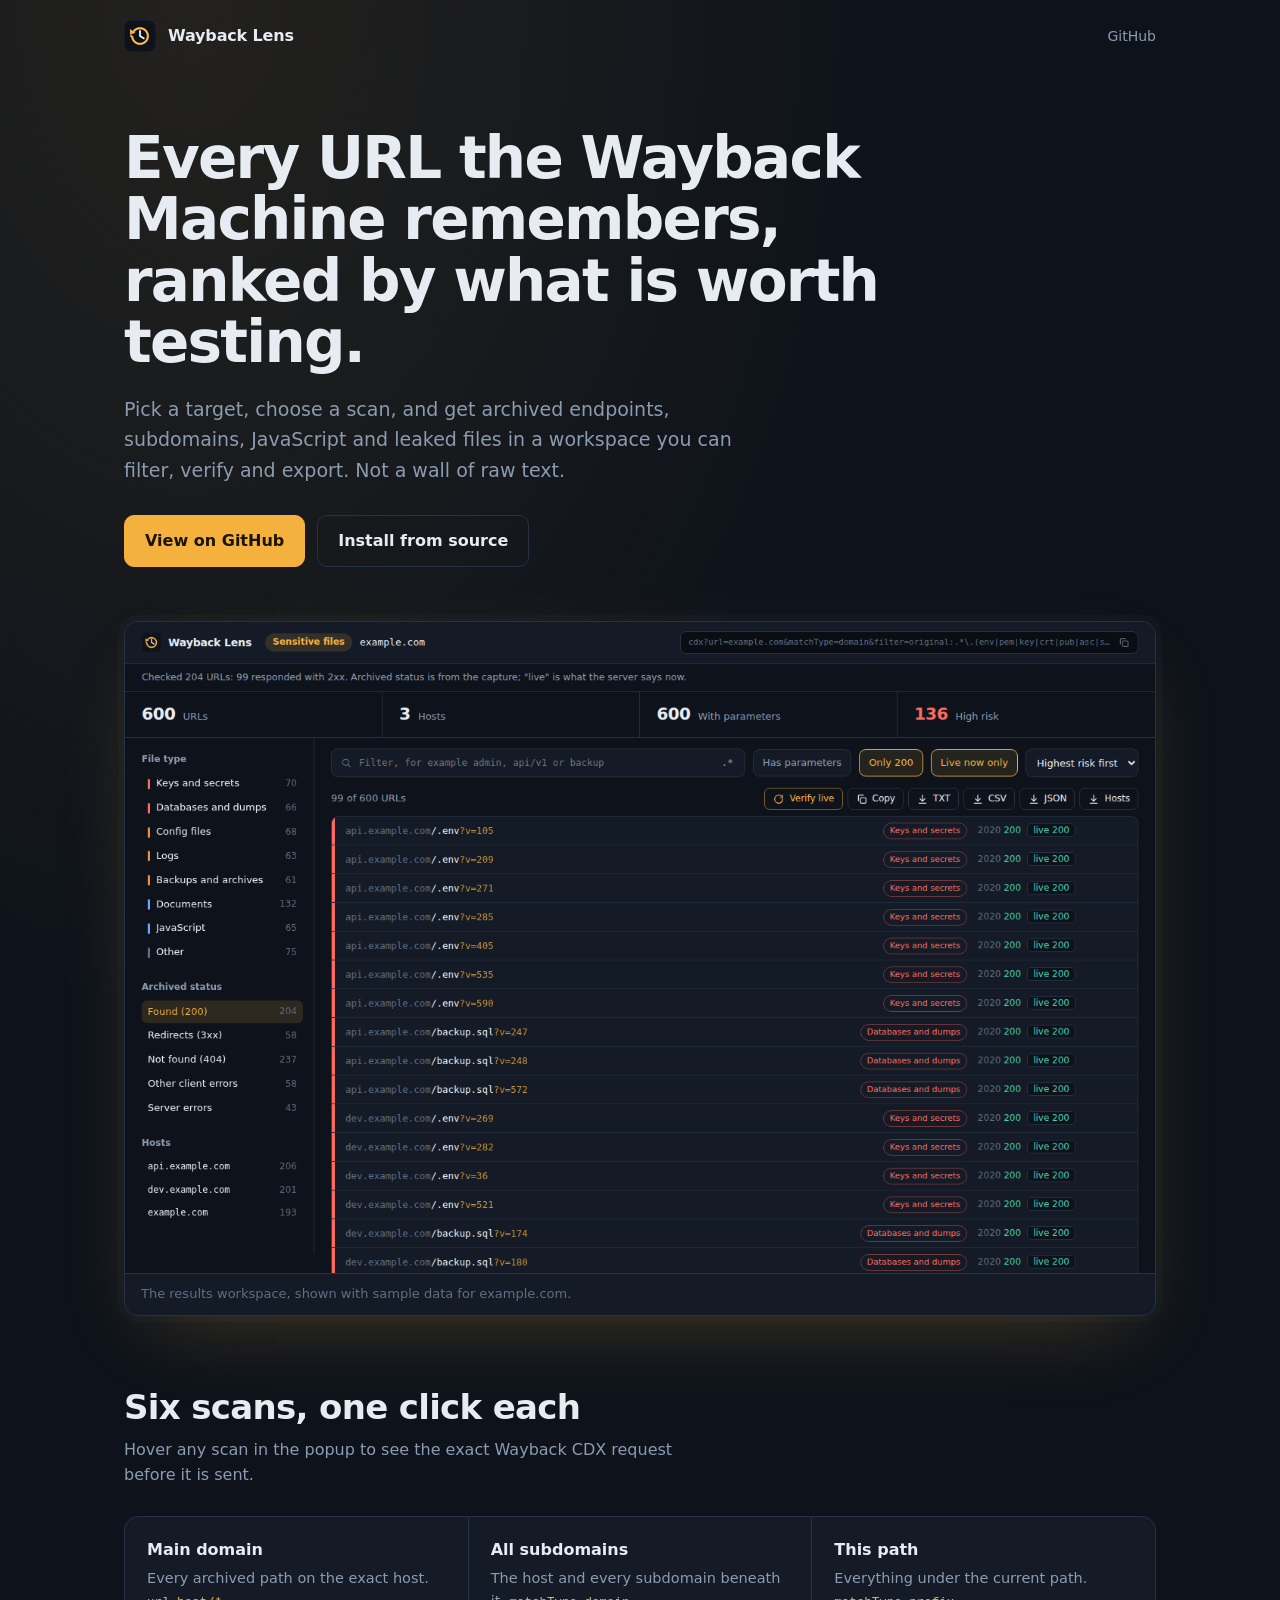
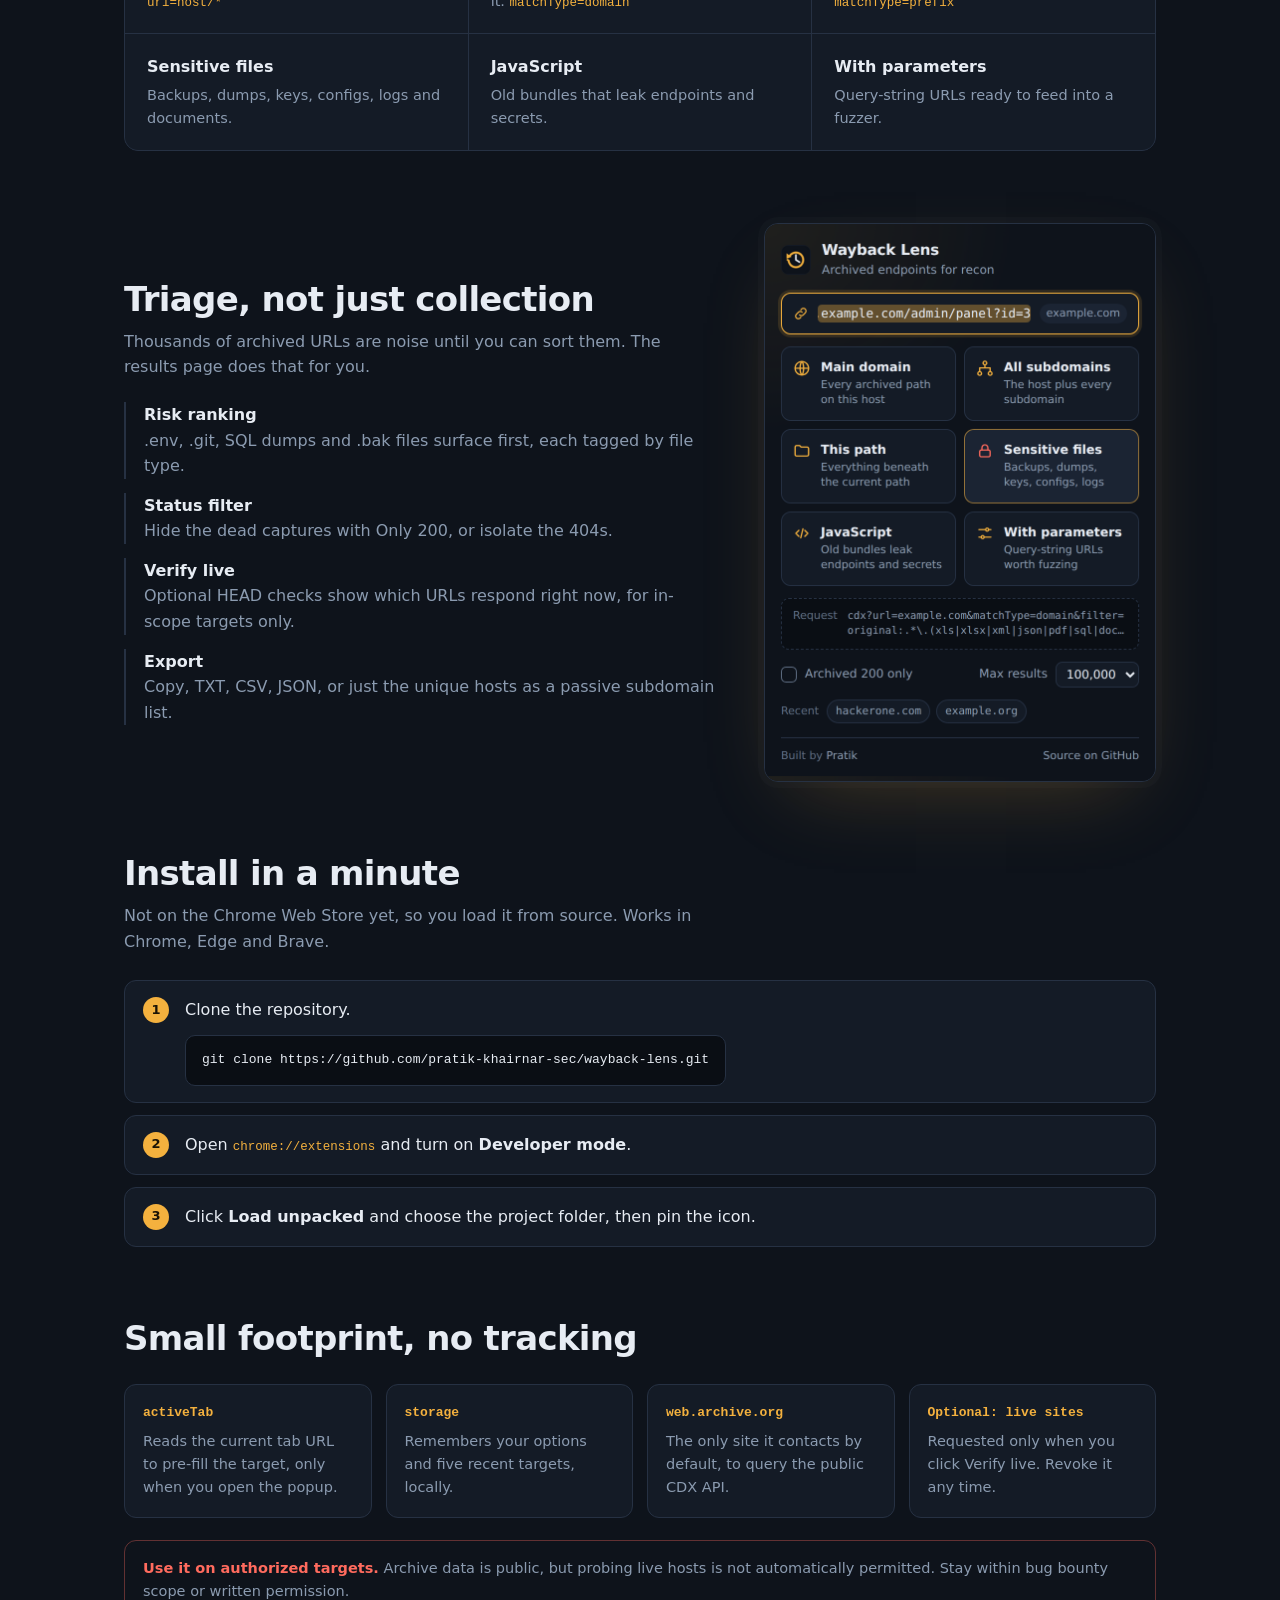
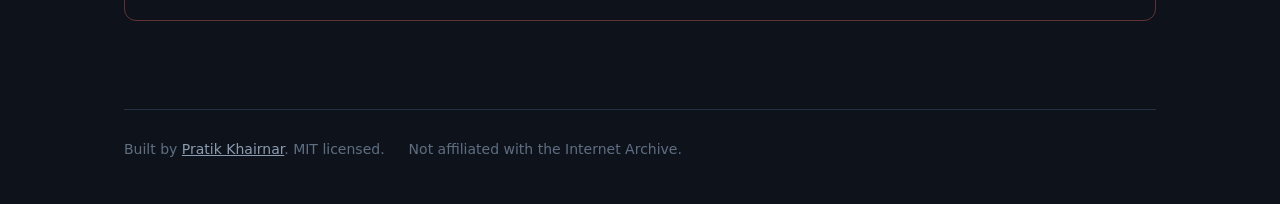
==== docs/index.html @ 619f1aeb "Add Wayback Lens Chrome extension source files and documentation" ====
<!DOCTYPE html>
<html lang="en">
<head>
<meta charset="UTF-8">
<meta name="viewport" content="width=device-width, initial-scale=1">
<title>Wayback Lens: archived URLs, ranked for recon</title>
<meta name="description" content="A Chrome extension that pulls every URL the Wayback Machine has captured for a target, ranks them by risk, and exports them. By Pratik Khairnar.">
<meta property="og:title" content="Wayback Lens">
<meta property="og:description" content="Archived URLs, ranked by what is worth testing first.">
<link rel="icon" href="icon-32.png">
<style>
:root{--ink:#0e131b;--panel:#141b26;--raise:#1b2433;--line:#263143;--text:#e7ecf3;--mute:#8b9bb0;--faint:#5f6e83;--amber:#f4b13e;--amber-ink:#1b1305;--red:#ff6b5e;
--mono:ui-monospace,"SF Mono","JetBrains Mono",Menlo,Consolas,monospace;--sans:system-ui,-apple-system,"Segoe UI",Roboto,"Helvetica Neue",sans-serif;color-scheme:dark}
*{box-sizing:border-box;margin:0;padding:0}
html{scroll-behavior:smooth}
body{background:radial-gradient(90% 50% at 15% 0,rgba(244,177,62,.09),transparent 60%),var(--ink);color:var(--text);font:16px/1.6 var(--sans);-webkit-font-smoothing:antialiased}
a{color:inherit}
:focus-visible{outline:2px solid var(--amber);outline-offset:3px;border-radius:6px}
.wrap{max-width:1080px;margin:0 auto;padding:0 24px}
nav{display:flex;align-items:center;gap:12px;padding:20px 0}
nav img{border-radius:9px}
nav b{font-weight:650;letter-spacing:-.01em}
nav a.gh{margin-left:auto;color:var(--mute);text-decoration:none;font-size:14px}
nav a.gh:hover{color:var(--amber)}
.hero{padding:56px 0 40px;max-width:760px}
h1{font-size:clamp(34px,6vw,58px);line-height:1.06;letter-spacing:-.03em;font-weight:700}
.lede{margin-top:20px;color:var(--mute);font-size:19px;max-width:620px}
.cta{display:flex;flex-wrap:wrap;gap:12px;margin-top:30px}
.btn{display:inline-flex;align-items:center;padding:12px 20px;border-radius:10px;text-decoration:none;font-weight:600;border:1px solid var(--line);transition:border-color .15s,background .15s}
.btn.pri{background:var(--amber);color:var(--amber-ink);border-color:var(--amber)}
.btn.pri:hover{background:#ffc15c}
.btn:not(.pri):hover{border-color:var(--amber);color:var(--amber)}
.shot{margin:14px 0 0;border:1px solid var(--line);border-radius:14px;overflow:hidden;background:var(--panel);box-shadow:0 30px 80px -30px rgba(244,177,62,.25),0 0 0 6px rgba(255,255,255,.015)}
.shot img{display:block;width:100%;height:auto}
.shot figcaption{padding:10px 16px;color:var(--faint);font-size:13px;border-top:1px solid var(--line)}
section{padding:72px 0 0}
h2{font-size:clamp(24px,3.4vw,34px);letter-spacing:-.02em;line-height:1.15}
.sub{color:var(--mute);margin-top:10px;max-width:600px}
.modes{display:grid;grid-template-columns:repeat(auto-fit,minmax(300px,1fr));gap:1px;margin-top:28px;background:var(--line);border:1px solid var(--line);border-radius:14px;overflow:hidden}
.modes div{background:var(--panel);padding:20px 22px}
.modes h3{font-size:16px;font-weight:600}
.modes p{color:var(--mute);font-size:14.5px;margin-top:4px}
.modes code,.steps code{font-family:var(--mono);font-size:12.5px;color:var(--amber)}
.split{display:grid;grid-template-columns:minmax(0,1fr) 392px;gap:48px;align-items:center}
.split ul{list-style:none;margin-top:22px;display:grid;gap:14px}
.split li{padding-left:18px;border-left:2px solid var(--line);color:var(--mute)}
.split li b{display:block;color:var(--text);font-weight:600}
.split .shot{margin:0;width:392px;max-width:100%}
.steps{margin-top:26px;display:grid;gap:12px;counter-reset:s;list-style:none}
.steps li{counter-increment:s;display:flex;gap:16px;padding:16px 18px;background:var(--panel);border:1px solid var(--line);border-radius:12px}
.steps li::before{content:counter(s);flex:none;width:26px;height:26px;border-radius:50%;background:var(--amber);color:var(--amber-ink);font-weight:700;font-size:13px;display:grid;place-items:center}
pre{margin-top:12px;padding:14px 16px;background:#0a0e14;border:1px solid var(--line);border-radius:10px;overflow-x:auto;font:13px/1.6 var(--mono);color:var(--text)}
.perm{display:grid;grid-template-columns:repeat(auto-fit,minmax(240px,1fr));gap:14px;margin-top:26px}
.perm div{padding:18px;background:var(--panel);border:1px solid var(--line);border-radius:12px}
.perm b{display:block;font-family:var(--mono);font-size:13px;color:var(--amber);margin-bottom:6px;font-weight:600}
.perm p{color:var(--mute);font-size:14.5px}
.note{margin-top:22px;padding:16px 18px;border:1px solid rgba(255,107,94,.35);border-radius:12px;color:var(--mute);font-size:14.5px}
.note b{color:var(--red)}
footer{margin-top:88px;padding:28px 0 44px;border-top:1px solid var(--line);color:var(--faint);font-size:14px;display:flex;flex-wrap:wrap;gap:8px 24px}
footer a{color:var(--mute)}footer a:hover{color:var(--amber)}
@media(max-width:860px){.split{grid-template-columns:1fr}.split .shot{margin:0 auto}}
@media(prefers-reduced-motion:reduce){html{scroll-behavior:auto}*{transition:none!important}}
</style>
</head>
<body>
<div class="wrap">
  <nav>
    <img src="icon-32.png" width="32" height="32" alt="">
    <b>Wayback Lens</b>
    <a class="gh" href="https://github.com/pratik-khairnar-sec/wayback-lens">GitHub</a>
  </nav>

  <header class="hero">
    <h1>Every URL the Wayback Machine remembers, ranked by what is worth testing.</h1>
    <p class="lede">Pick a target, choose a scan, and get archived endpoints, subdomains, JavaScript and leaked files in a workspace you can filter, verify and export. Not a wall of raw text.</p>
    <div class="cta">
      <a class="btn pri" href="https://github.com/pratik-khairnar-sec/wayback-lens">View on GitHub</a>
      <a class="btn" href="#install">Install from source</a>
    </div>
  </header>

  <figure class="shot">
    <img src="results.png" alt="Results workspace listing archived URLs ranked by risk, with file type, status and host filters" width="1360" height="860">
    <figcaption>The results workspace, shown with sample data for example.com.</figcaption>
  </figure>

  <section>
    <h2>Six scans, one click each</h2>
    <p class="sub">Hover any scan in the popup to see the exact Wayback CDX request before it is sent.</p>
    <div class="modes">
      <div><h3>Main domain</h3><p>Every archived path on the exact host. <code>url=host/*</code></p></div>
      <div><h3>All subdomains</h3><p>The host and every subdomain beneath it. <code>matchType=domain</code></p></div>
      <div><h3>This path</h3><p>Everything under the current path. <code>matchType=prefix</code></p></div>
      <div><h3>Sensitive files</h3><p>Backups, dumps, keys, configs, logs and documents.</p></div>
      <div><h3>JavaScript</h3><p>Old bundles that leak endpoints and secrets.</p></div>
      <div><h3>With parameters</h3><p>Query-string URLs ready to feed into a fuzzer.</p></div>
    </div>
  </section>

  <section>
    <div class="split">
      <div>
        <h2>Triage, not just collection</h2>
        <p class="sub">Thousands of archived URLs are noise until you can sort them. The results page does that for you.</p>
        <ul>
          <li><b>Risk ranking</b>.env, .git, SQL dumps and .bak files surface first, each tagged by file type.</li>
          <li><b>Status filter</b>Hide the dead captures with Only 200, or isolate the 404s.</li>
          <li><b>Verify live</b>Optional HEAD checks show which URLs respond right now, for in-scope targets only.</li>
          <li><b>Export</b>Copy, TXT, CSV, JSON, or just the unique hosts as a passive subdomain list.</li>
        </ul>
      </div>
      <figure class="shot"><img src="popup.png" alt="The extension popup with six scan buttons and a live request preview" width="392" height="560"></figure>
    </div>
  </section>

  <section id="install">
    <h2>Install in a minute</h2>
    <p class="sub">Not on the Chrome Web Store yet, so you load it from source. Works in Chrome, Edge and Brave.</p>
    <ol class="steps">
      <li><div>Clone the repository.<pre>git clone https://github.com/pratik-khairnar-sec/wayback-lens.git</pre></div></li>
      <li><div>Open <code>chrome://extensions</code> and turn on <b>Developer mode</b>.</div></li>
      <li><div>Click <b>Load unpacked</b> and choose the project folder, then pin the icon.</div></li>
    </ol>
  </section>

  <section>
    <h2>Small footprint, no tracking</h2>
    <div class="perm">
      <div><b>activeTab</b><p>Reads the current tab URL to pre-fill the target, only when you open the popup.</p></div>
      <div><b>storage</b><p>Remembers your options and five recent targets, locally.</p></div>
      <div><b>web.archive.org</b><p>The only site it contacts by default, to query the public CDX API.</p></div>
      <div><b>Optional: live sites</b><p>Requested only when you click Verify live. Revoke it any time.</p></div>
    </div>
    <p class="note"><b>Use it on authorized targets.</b> Archive data is public, but probing live hosts is not automatically permitted. Stay within bug bounty scope or written permission.</p>
  </section>

  <footer>
    <span>Built by <a href="https://github.com/pratik-khairnar-sec">Pratik Khairnar</a>. MIT licensed.</span>
    <span>Not affiliated with the Internet Archive.</span>
  </footer>
</div>
</body>
</html>
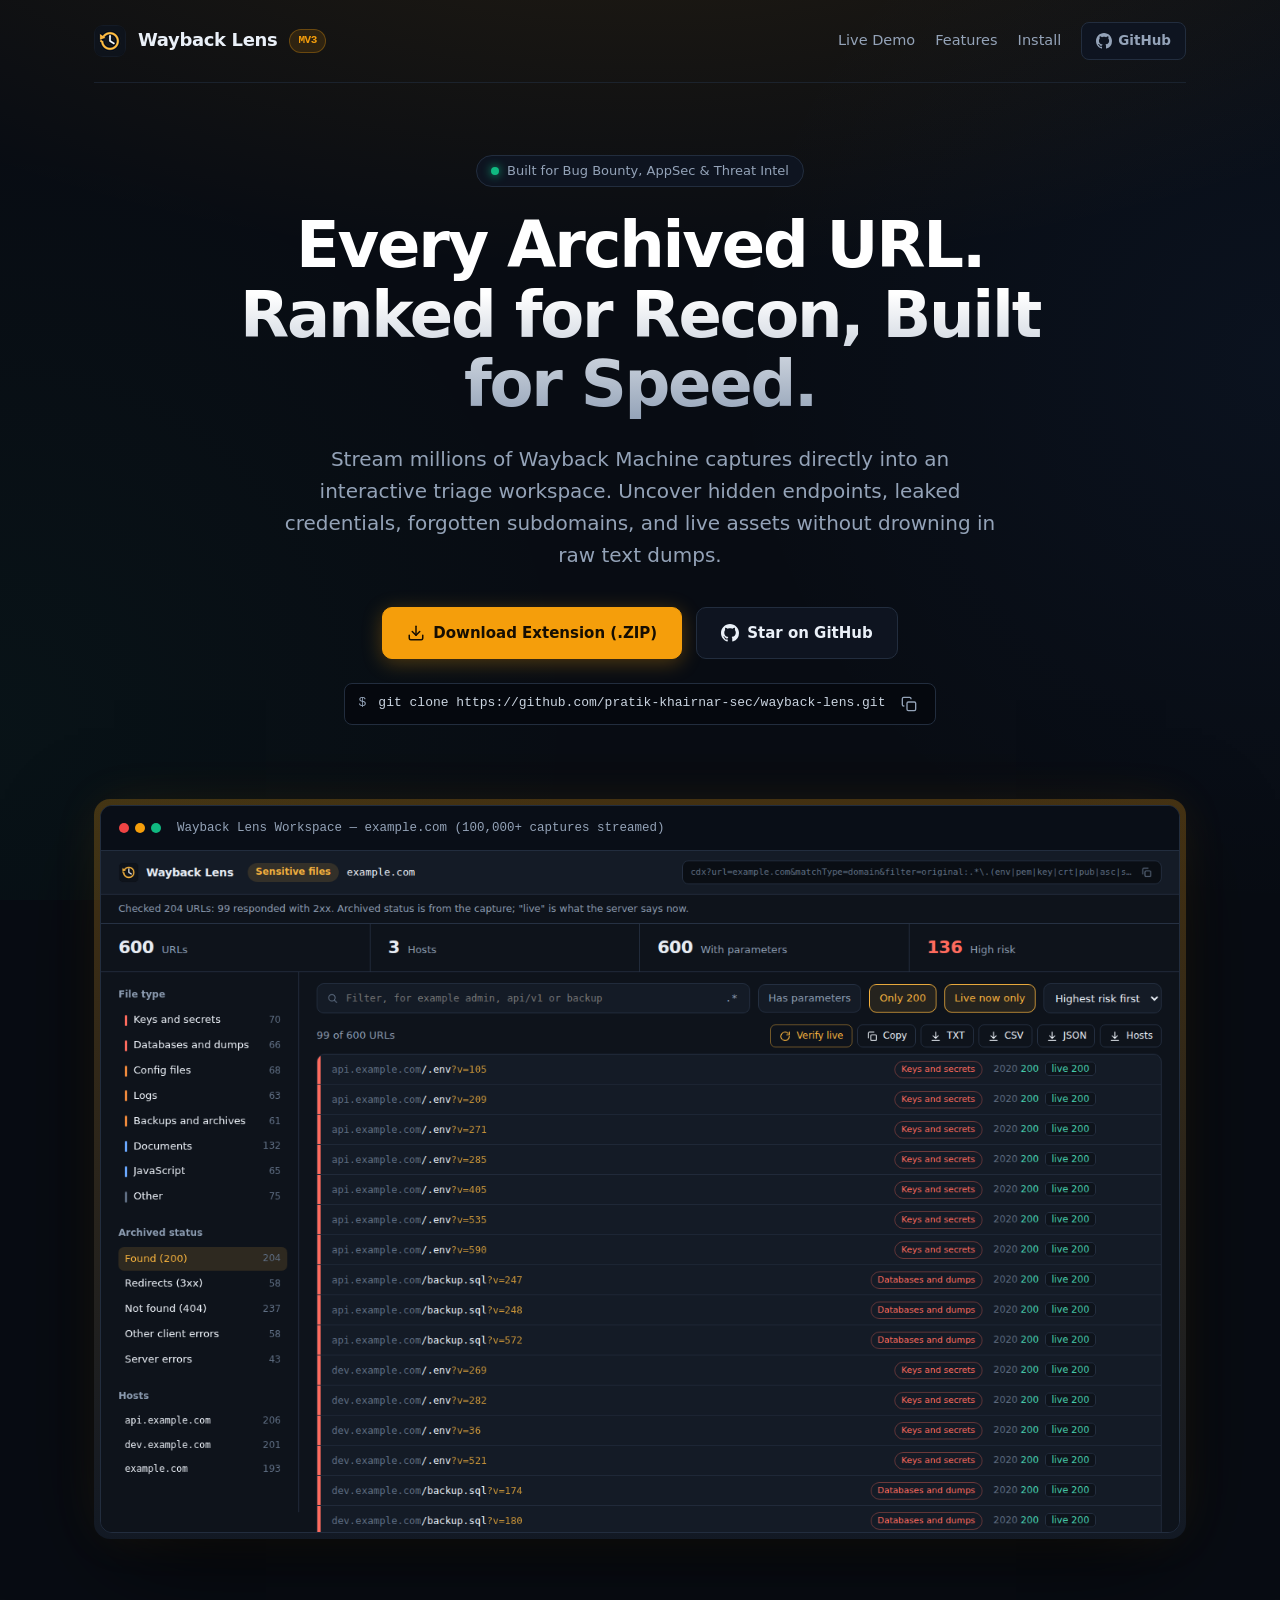
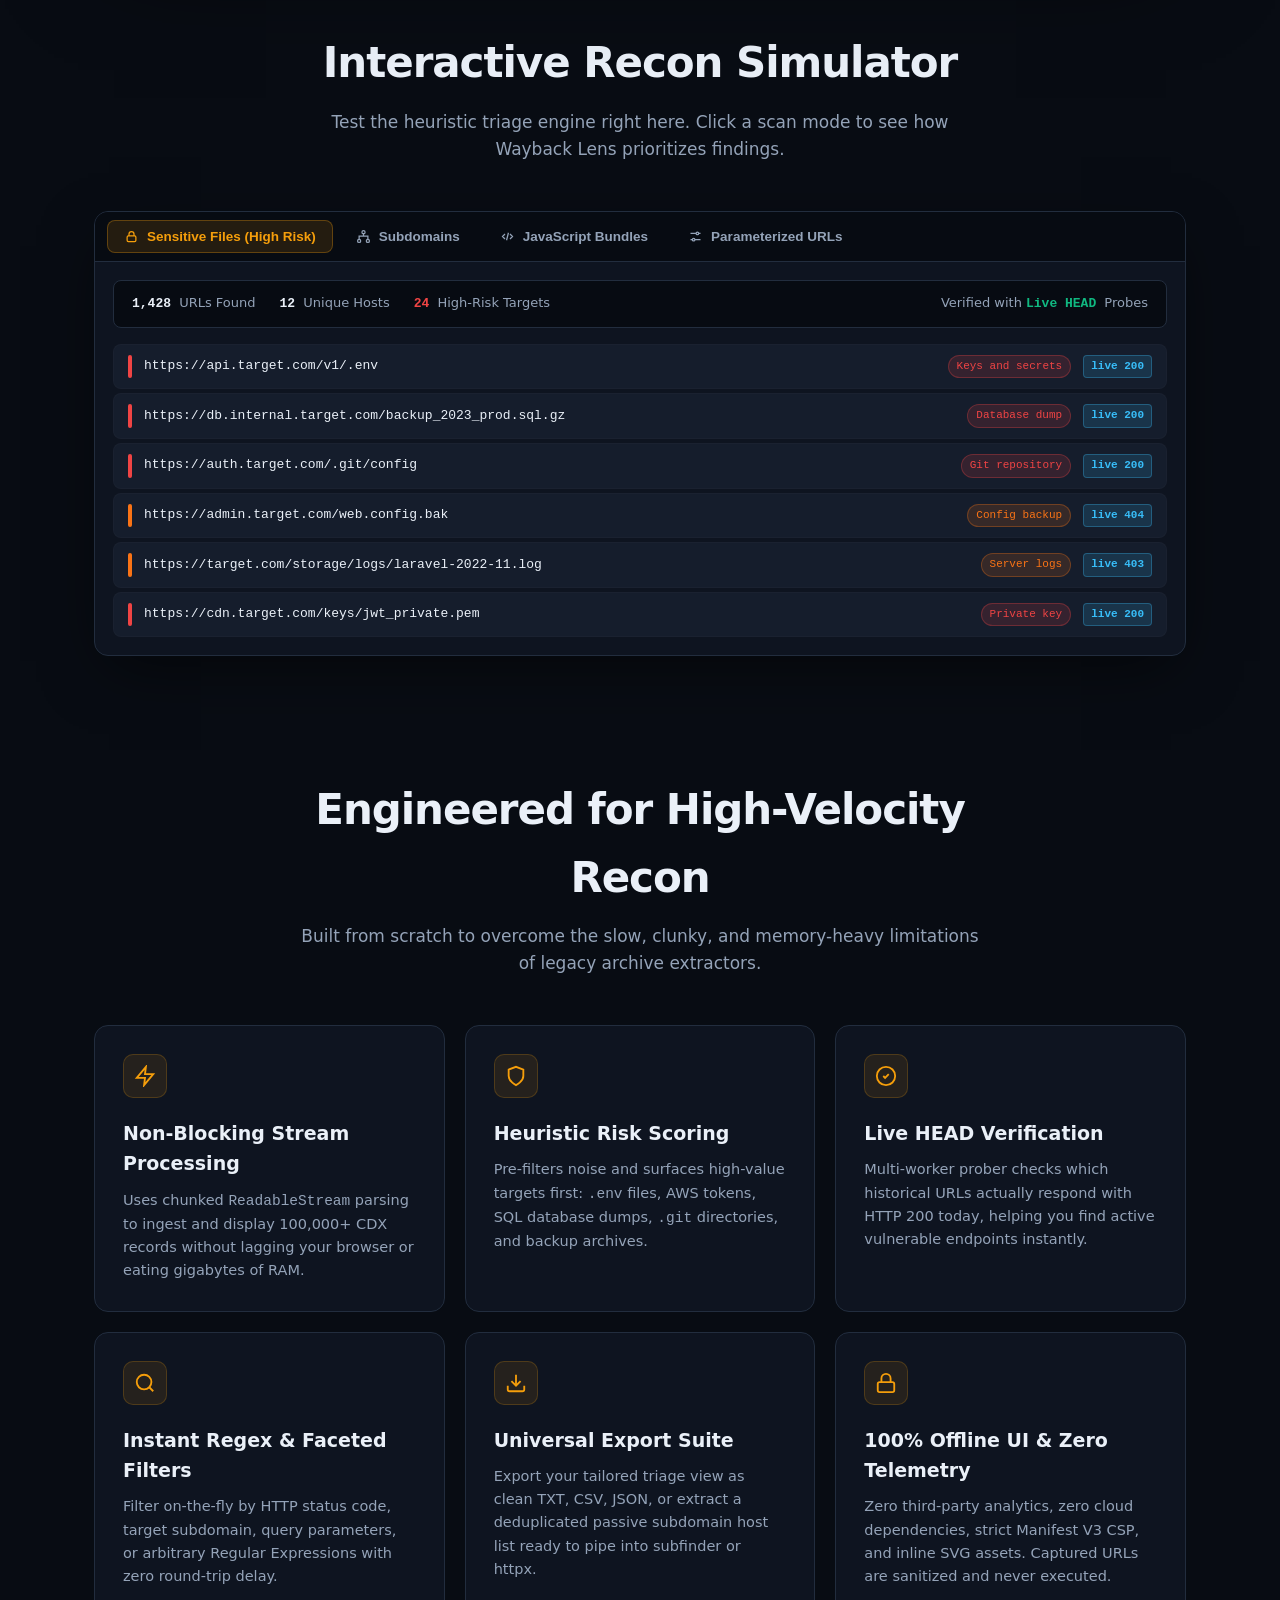
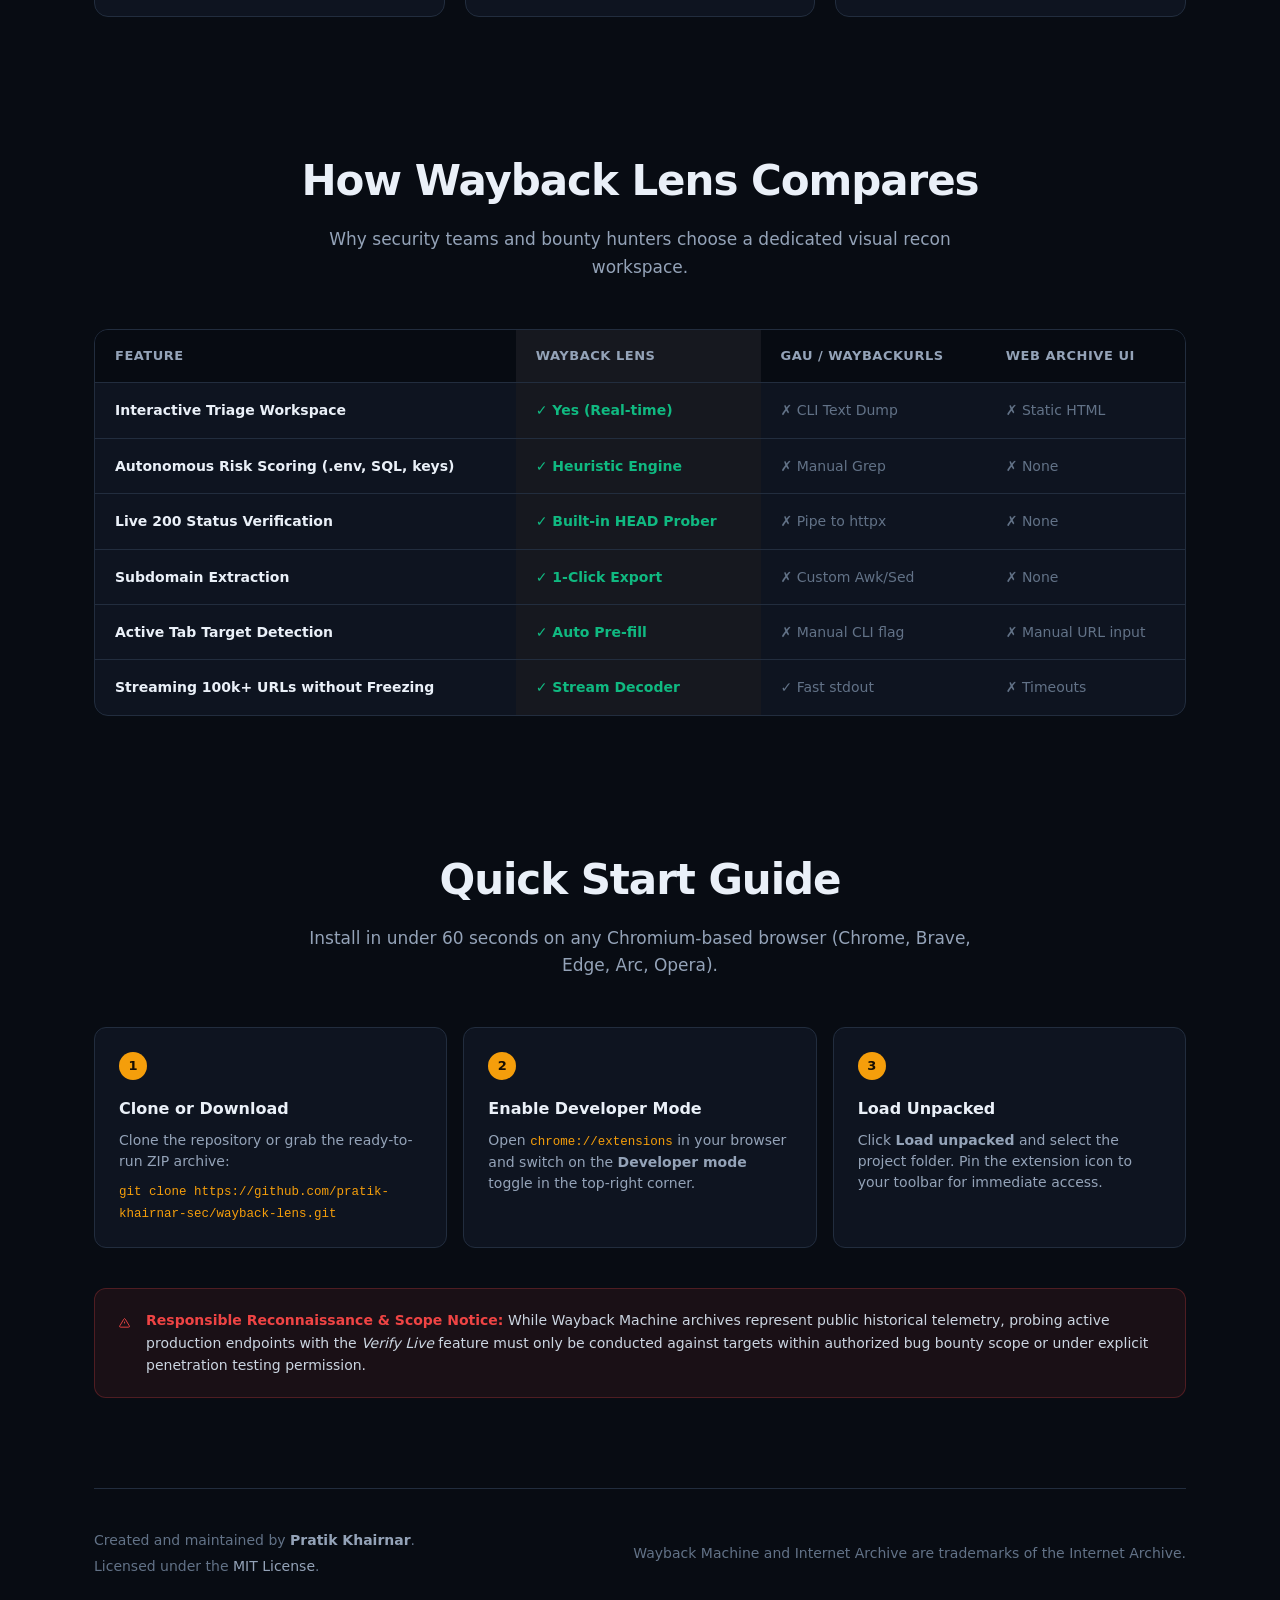
==== commit df14f56f: "feat: upgrade landing page, interactive triage UX, shortcuts, CI workflows, and documentation" ====
--- a/docs/index.html
+++ b/docs/index.html
@@ -3,141 +3,546 @@
 <head>
 <meta charset="UTF-8">
 <meta name="viewport" content="width=device-width, initial-scale=1">
-<title>Wayback Lens: archived URLs, ranked for recon</title>
-<meta name="description" content="A Chrome extension that pulls every URL the Wayback Machine has captured for a target, ranks them by risk, and exports them. By Pratik Khairnar.">
-<meta property="og:title" content="Wayback Lens">
-<meta property="og:description" content="Archived URLs, ranked by what is worth testing first.">
+<title>Wayback Lens — High-Performance Wayback Machine Recon & Triage Workspace</title>
+<meta name="description" content="A Chrome Manifest V3 extension that streams millions of Wayback Machine captures for any target, intelligently ranks by security risk, verifies live endpoints, and exports actionable recon datasets. Built by Pratik Khairnar.">
+<meta name="keywords" content="Wayback Machine, CDX API, recon, bug bounty, pentesting, OSINT, chrome extension, infosec, cybersecurity">
+<meta property="og:title" content="Wayback Lens — High-Performance Wayback Recon">
+<meta property="og:description" content="Archived URLs, subdomains, JavaScript bundles, and sensitive leaks. Ranked by what is worth testing first.">
+<meta property="og:type" content="website">
+<meta property="og:url" content="https://pratik-khairnar-sec.github.io/wayback-lens/">
+<meta property="og:image" content="results.png">
+<meta name="twitter:card" content="summary_large_image">
+<meta name="twitter:title" content="Wayback Lens — Recon & Triage Workspace">
+<meta name="twitter:description" content="Stream, rank, verify, and export Wayback Machine archives for passive recon.">
+<meta name="twitter:image" content="results.png">
 <link rel="icon" href="icon-32.png">
 <style>
-:root{--ink:#0e131b;--panel:#141b26;--raise:#1b2433;--line:#263143;--text:#e7ecf3;--mute:#8b9bb0;--faint:#5f6e83;--amber:#f4b13e;--amber-ink:#1b1305;--red:#ff6b5e;
---mono:ui-monospace,"SF Mono","JetBrains Mono",Menlo,Consolas,monospace;--sans:system-ui,-apple-system,"Segoe UI",Roboto,"Helvetica Neue",sans-serif;color-scheme:dark}
-*{box-sizing:border-box;margin:0;padding:0}
-html{scroll-behavior:smooth}
-body{background:radial-gradient(90% 50% at 15% 0,rgba(244,177,62,.09),transparent 60%),var(--ink);color:var(--text);font:16px/1.6 var(--sans);-webkit-font-smoothing:antialiased}
-a{color:inherit}
-:focus-visible{outline:2px solid var(--amber);outline-offset:3px;border-radius:6px}
-.wrap{max-width:1080px;margin:0 auto;padding:0 24px}
-nav{display:flex;align-items:center;gap:12px;padding:20px 0}
-nav img{border-radius:9px}
-nav b{font-weight:650;letter-spacing:-.01em}
-nav a.gh{margin-left:auto;color:var(--mute);text-decoration:none;font-size:14px}
-nav a.gh:hover{color:var(--amber)}
-.hero{padding:56px 0 40px;max-width:760px}
-h1{font-size:clamp(34px,6vw,58px);line-height:1.06;letter-spacing:-.03em;font-weight:700}
-.lede{margin-top:20px;color:var(--mute);font-size:19px;max-width:620px}
-.cta{display:flex;flex-wrap:wrap;gap:12px;margin-top:30px}
-.btn{display:inline-flex;align-items:center;padding:12px 20px;border-radius:10px;text-decoration:none;font-weight:600;border:1px solid var(--line);transition:border-color .15s,background .15s}
-.btn.pri{background:var(--amber);color:var(--amber-ink);border-color:var(--amber)}
-.btn.pri:hover{background:#ffc15c}
-.btn:not(.pri):hover{border-color:var(--amber);color:var(--amber)}
-.shot{margin:14px 0 0;border:1px solid var(--line);border-radius:14px;overflow:hidden;background:var(--panel);box-shadow:0 30px 80px -30px rgba(244,177,62,.25),0 0 0 6px rgba(255,255,255,.015)}
-.shot img{display:block;width:100%;height:auto}
-.shot figcaption{padding:10px 16px;color:var(--faint);font-size:13px;border-top:1px solid var(--line)}
-section{padding:72px 0 0}
-h2{font-size:clamp(24px,3.4vw,34px);letter-spacing:-.02em;line-height:1.15}
-.sub{color:var(--mute);margin-top:10px;max-width:600px}
-.modes{display:grid;grid-template-columns:repeat(auto-fit,minmax(300px,1fr));gap:1px;margin-top:28px;background:var(--line);border:1px solid var(--line);border-radius:14px;overflow:hidden}
-.modes div{background:var(--panel);padding:20px 22px}
-.modes h3{font-size:16px;font-weight:600}
-.modes p{color:var(--mute);font-size:14.5px;margin-top:4px}
-.modes code,.steps code{font-family:var(--mono);font-size:12.5px;color:var(--amber)}
-.split{display:grid;grid-template-columns:minmax(0,1fr) 392px;gap:48px;align-items:center}
-.split ul{list-style:none;margin-top:22px;display:grid;gap:14px}
-.split li{padding-left:18px;border-left:2px solid var(--line);color:var(--mute)}
-.split li b{display:block;color:var(--text);font-weight:600}
-.split .shot{margin:0;width:392px;max-width:100%}
-.steps{margin-top:26px;display:grid;gap:12px;counter-reset:s;list-style:none}
-.steps li{counter-increment:s;display:flex;gap:16px;padding:16px 18px;background:var(--panel);border:1px solid var(--line);border-radius:12px}
-.steps li::before{content:counter(s);flex:none;width:26px;height:26px;border-radius:50%;background:var(--amber);color:var(--amber-ink);font-weight:700;font-size:13px;display:grid;place-items:center}
-pre{margin-top:12px;padding:14px 16px;background:#0a0e14;border:1px solid var(--line);border-radius:10px;overflow-x:auto;font:13px/1.6 var(--mono);color:var(--text)}
-.perm{display:grid;grid-template-columns:repeat(auto-fit,minmax(240px,1fr));gap:14px;margin-top:26px}
-.perm div{padding:18px;background:var(--panel);border:1px solid var(--line);border-radius:12px}
-.perm b{display:block;font-family:var(--mono);font-size:13px;color:var(--amber);margin-bottom:6px;font-weight:600}
-.perm p{color:var(--mute);font-size:14.5px}
-.note{margin-top:22px;padding:16px 18px;border:1px solid rgba(255,107,94,.35);border-radius:12px;color:var(--mute);font-size:14.5px}
-.note b{color:var(--red)}
-footer{margin-top:88px;padding:28px 0 44px;border-top:1px solid var(--line);color:var(--faint);font-size:14px;display:flex;flex-wrap:wrap;gap:8px 24px}
-footer a{color:var(--mute)}footer a:hover{color:var(--amber)}
-@media(max-width:860px){.split{grid-template-columns:1fr}.split .shot{margin:0 auto}}
-@media(prefers-reduced-motion:reduce){html{scroll-behavior:auto}*{transition:none!important}}
+:root {
+  --ink: #080c13;
+  --panel: #0e1420;
+  --raise: #151d2c;
+  --raise-hover: #1c2638;
+  --line: #222d3e;
+  --line-light: #2d3b50;
+  --text: #eaf0f8;
+  --mute: #94a3b8;
+  --faint: #627287;
+  --amber: #f59e0b;
+  --amber-glow: rgba(245, 158, 11, 0.16);
+  --amber-ink: #160e02;
+  --red: #ef4444;
+  --red-bg: rgba(239, 68, 68, 0.15);
+  --orange: #f97316;
+  --orange-bg: rgba(249, 115, 22, 0.15);
+  --blue: #3b82f6;
+  --blue-bg: rgba(59, 130, 246, 0.15);
+  --teal: #10b981;
+  --teal-bg: rgba(16, 185, 129, 0.15);
+  --mono: ui-monospace, "SF Mono", "JetBrains Mono", Menlo, Consolas, monospace;
+  --sans: system-ui, -apple-system, BlinkMacSystemFont, "Segoe UI", Roboto, sans-serif;
+  color-scheme: dark;
+}
+* { box-sizing: border-box; margin: 0; padding: 0; }
+html { scroll-behavior: smooth; }
+body {
+  background-color: var(--ink);
+  background-image: 
+    radial-gradient(ellipse 80% 50% at 50% -20%, rgba(245, 158, 11, 0.12), transparent),
+    radial-gradient(circle at 100% 40%, rgba(59, 130, 246, 0.05), transparent 40%),
+    radial-gradient(circle at 0% 80%, rgba(16, 185, 129, 0.04), transparent 40%);
+  background-attachment: fixed;
+  color: var(--text);
+  font: 16px/1.6 var(--sans);
+  -webkit-font-smoothing: antialiased;
+}
+a { color: inherit; text-decoration: none; }
+:focus-visible { outline: 2px solid var(--amber); outline-offset: 3px; border-radius: 6px; }
+.wrap { max-width: 1140px; margin: 0 auto; padding: 0 24px; }
+
+/* Navigation */
+nav { display: flex; align-items: center; justify-content: space-between; padding: 22px 0; border-bottom: 1px solid rgba(34, 45, 62, 0.6); }
+.nav-brand { display: flex; align-items: center; gap: 12px; font-weight: 700; font-size: 18px; letter-spacing: -0.02em; }
+.nav-brand img { border-radius: 9px; }
+.badge-mv3 { font-size: 11px; font-family: var(--mono); font-weight: 600; padding: 2px 8px; border-radius: 99px; background: rgba(245, 158, 11, 0.12); color: var(--amber); border: 1px solid rgba(245, 158, 11, 0.3); }
+.nav-links { display: flex; align-items: center; gap: 20px; font-size: 14.5px; }
+.nav-links a { color: var(--mute); transition: color 0.15s; }
+.nav-links a:hover { color: var(--text); }
+.nav-btn { display: inline-flex; align-items: center; gap: 6px; padding: 7px 14px; border-radius: 8px; border: 1px solid var(--line); font-size: 13.5px; font-weight: 600; background: var(--panel); transition: all 0.15s; }
+.nav-btn:hover { border-color: var(--amber); color: var(--amber); background: var(--raise); }
+
+/* Hero */
+.hero { text-align: center; padding: 72px 0 50px; max-width: 860px; margin: 0 auto; }
+.hero-tag { display: inline-flex; align-items: center; gap: 8px; padding: 5px 14px; border-radius: 99px; background: var(--panel); border: 1px solid var(--line); font-size: 13px; color: var(--mute); margin-bottom: 24px; }
+.hero-tag span { width: 8px; height: 8px; border-radius: 50%; background: var(--teal); box-shadow: 0 0 10px var(--teal); }
+h1 { font-size: clamp(36px, 6.2vw, 64px); line-height: 1.08; letter-spacing: -0.035em; font-weight: 800; background: linear-gradient(180deg, #ffffff 40%, #94a3b8 100%); -webkit-background-clip: text; -webkit-text-fill-color: transparent; }
+.lede { margin: 24px auto 0; color: var(--mute); font-size: clamp(17px, 2.2vw, 20px); line-height: 1.6; max-width: 720px; }
+.cta-group { display: flex; flex-wrap: wrap; align-items: center; justify-content: center; gap: 14px; margin-top: 36px; }
+.btn { display: inline-flex; align-items: center; justify-content: center; gap: 8px; padding: 13px 24px; border-radius: 10px; font-weight: 600; font-size: 15px; border: 1px solid var(--line); transition: all 0.18s; cursor: pointer; }
+.btn-pri { background: var(--amber); color: var(--amber-ink); border-color: var(--amber); box-shadow: 0 4px 20px rgba(245, 158, 11, 0.3); }
+.btn-pri:hover { background: #fbbf24; transform: translateY(-1px); box-shadow: 0 6px 24px rgba(245, 158, 11, 0.4); }
+.btn-sec { background: var(--panel); color: var(--text); border-color: var(--line); }
+.btn-sec:hover { background: var(--raise); border-color: var(--line-light); color: #fff; transform: translateY(-1px); }
+
+/* Quick Clone Box */
+.clone-box { display: inline-flex; align-items: center; gap: 12px; margin-top: 24px; padding: 8px 14px; background: #05080e; border: 1px solid var(--line); border-radius: 8px; font-family: var(--mono); font-size: 13px; color: var(--mute); max-width: 100%; }
+.clone-box code { color: #cbd5e1; user-select: all; }
+.copy-btn { background: none; border: 0; color: var(--mute); cursor: pointer; display: flex; align-items: center; padding: 4px; border-radius: 4px; transition: color 0.15s; }
+.copy-btn:hover { color: var(--amber); }
+
+/* Media Showcase */
+.showcase { margin-top: 24px; position: relative; border-radius: 16px; padding: 6px; background: linear-gradient(180deg, rgba(245, 158, 11, 0.25) 0%, rgba(34, 45, 62, 0.4) 100%); box-shadow: 0 30px 100px -20px rgba(0, 0, 0, 0.8), 0 0 50px -10px rgba(245, 158, 11, 0.15); }
+.showcase-inner { border-radius: 12px; overflow: hidden; background: var(--panel); border: 1px solid var(--line); }
+.showcase img { display: block; width: 100%; height: auto; }
+.showcase-bar { display: flex; align-items: center; gap: 8px; padding: 12px 18px; background: #090e17; border-bottom: 1px solid var(--line); font-family: var(--mono); font-size: 12.5px; color: var(--mute); }
+.dots { display: flex; gap: 6px; margin-right: 8px; }
+.dot { width: 10px; height: 10px; border-radius: 50%; background: #283547; }
+.dot.r { background: #ef4444; } .dot.y { background: #f59e0b; } .dot.g { background: #10b981; }
+
+/* Interactive Simulator */
+.demo-section { padding: 90px 0 30px; }
+.section-header { text-align: center; max-width: 680px; margin: 0 auto 48px; }
+.section-header h2 { font-size: clamp(28px, 4vw, 42px); letter-spacing: -0.025em; font-weight: 700; }
+.section-header p { color: var(--mute); margin-top: 12px; font-size: 17px; }
+
+.sim-container { background: var(--panel); border: 1px solid var(--line); border-radius: 14px; overflow: hidden; box-shadow: 0 20px 60px -15px rgba(0, 0, 0, 0.6); }
+.sim-tabs { display: flex; flex-wrap: wrap; background: #070b12; border-bottom: 1px solid var(--line); padding: 8px 12px; gap: 6px; }
+.sim-tab { background: none; border: 1px solid transparent; color: var(--mute); padding: 8px 16px; border-radius: 8px; font-size: 13.5px; font-weight: 600; cursor: pointer; display: flex; align-items: center; gap: 8px; transition: all 0.15s; }
+.sim-tab:hover { color: var(--text); background: var(--raise); }
+.sim-tab.active { background: rgba(245, 158, 11, 0.12); color: var(--amber); border-color: rgba(245, 158, 11, 0.3); }
+.sim-body { padding: 18px; }
+.sim-stats { display: flex; gap: 24px; padding: 12px 18px; background: #070b12; border-radius: 8px; margin-bottom: 16px; font-size: 13px; color: var(--mute); border: 1px solid var(--line); }
+.sim-stats b { color: var(--text); margin-right: 4px; font-family: var(--mono); }
+.sim-stats .hot b { color: var(--red); }
+.sim-table { list-style: none; display: grid; gap: 4px; font-family: var(--mono); font-size: 13px; }
+.sim-row { display: grid; grid-template-columns: 4px minmax(0, 1fr) auto auto; gap: 12px; align-items: center; padding: 10px 14px; background: var(--raise); border-radius: 8px; border: 1px solid rgba(255,255,255,0.02); transition: background 0.15s; }
+.sim-row:hover { background: var(--raise-hover); }
+.sim-rail { height: 100%; border-radius: 2px; }
+.rail-r3 { background: var(--red); } .rail-r2 { background: var(--orange); } .rail-r1 { background: var(--blue); }
+.sim-url { overflow: hidden; text-overflow: ellipsis; white-space: nowrap; color: var(--text); }
+.sim-url span { color: var(--faint); }
+.sim-tag { font-size: 11px; padding: 2px 8px; border-radius: 99px; white-space: nowrap; border: 1px solid var(--line); }
+.tag-r3 { color: var(--red); background: var(--red-bg); border-color: rgba(239, 68, 68, 0.3); }
+.tag-r2 { color: var(--orange); background: var(--orange-bg); border-color: rgba(249, 115, 22, 0.3); }
+.tag-r1 { color: var(--blue); background: var(--blue-bg); border-color: rgba(59, 130, 246, 0.3); }
+.sim-status { font-size: 11px; padding: 2px 7px; border-radius: 4px; font-weight: 600; }
+.status-200 { color: var(--teal); background: var(--teal-bg); }
+.status-live { color: #38bdf8; background: rgba(56, 189, 248, 0.15); border: 1px solid rgba(56, 189, 248, 0.3); }
+
+/* Feature Grid */
+.features { padding: 90px 0; }
+.feature-grid { display: grid; grid-template-columns: repeat(auto-fit, minmax(320px, 1fr)); gap: 20px; }
+.f-card { background: var(--panel); border: 1px solid var(--line); border-radius: 14px; padding: 28px; position: relative; transition: all 0.2s; }
+.f-card:hover { border-color: var(--line-light); transform: translateY(-2px); box-shadow: 0 12px 30px -10px rgba(0, 0, 0, 0.5); }
+.f-icon { width: 44px; height: 44px; border-radius: 10px; display: grid; place-items: center; background: rgba(245, 158, 11, 0.1); color: var(--amber); margin-bottom: 20px; border: 1px solid rgba(245, 158, 11, 0.2); }
+.f-card h3 { font-size: 19px; font-weight: 700; margin-bottom: 10px; }
+.f-card p { color: var(--mute); font-size: 14.5px; line-height: 1.6; }
+
+/* Comparison Table */
+.compare-section { padding: 40px 0 90px; }
+.compare-card { background: var(--panel); border: 1px solid var(--line); border-radius: 14px; overflow-x: auto; }
+table { width: 100%; border-collapse: collapse; text-align: left; font-size: 14px; }
+th, td { padding: 16px 20px; border-bottom: 1px solid var(--line); }
+th { background: #070b12; color: var(--mute); font-weight: 600; font-size: 13px; text-transform: uppercase; letter-spacing: 0.04em; }
+tr:last-child td { border-bottom: 0; }
+td:first-child { font-weight: 600; }
+.check { color: var(--teal); font-weight: 700; }
+.cross { color: var(--faint); }
+.highlight-col { background: rgba(245, 158, 11, 0.03); }
+
+/* Steps */
+.install-section { padding: 40px 0 90px; }
+.steps-grid { display: grid; grid-template-columns: repeat(auto-fit, minmax(280px, 1fr)); gap: 16px; margin-top: 32px; }
+.step-card { background: var(--panel); border: 1px solid var(--line); border-radius: 12px; padding: 24px; position: relative; }
+.step-num { width: 28px; height: 28px; border-radius: 50%; background: var(--amber); color: var(--amber-ink); font-weight: 800; font-size: 13px; display: grid; place-items: center; margin-bottom: 16px; }
+.step-card h3 { font-size: 16px; font-weight: 600; margin-bottom: 8px; }
+.step-card p { font-size: 14px; color: var(--mute); line-height: 1.5; }
+.step-card code { font-family: var(--mono); color: var(--amber); font-size: 12.5px; }
+
+/* Scope Banner */
+.scope-callout { background: rgba(239, 68, 68, 0.08); border: 1px solid rgba(239, 68, 68, 0.25); border-radius: 12px; padding: 20px 24px; margin-top: 40px; display: flex; align-items: flex-start; gap: 16px; }
+.scope-callout svg { flex-none; color: var(--red); margin-top: 2px; }
+.scope-callout p { font-size: 14px; color: #cbd5e1; }
+.scope-callout b { color: var(--red); }
+
+/* Footer */
+footer { padding: 40px 0 60px; border-top: 1px solid var(--line); color: var(--faint); font-size: 14px; display: flex; flex-wrap: wrap; justify-content: space-between; align-items: center; gap: 20px; }
+footer a { color: var(--mute); transition: color 0.15s; }
+footer a:hover { color: var(--amber); }
+
+/* Toast */
+.toast { position: fixed; left: 50%; bottom: 28px; transform: translate(-50%, 15px); padding: 10px 20px; border-radius: 10px; background: var(--raise); border: 1px solid var(--amber); color: #fff; font-size: 13.5px; font-weight: 600; opacity: 0; pointer-events: none; transition: all 0.2s cubic-bezier(0.16, 1, 0.3, 1); z-index: 100; box-shadow: 0 10px 30px rgba(0,0,0,0.5); }
+.toast.show { opacity: 1; transform: translate(-50%, 0); }
+
+@media (max-width: 768px) {
+  .hero { padding: 48px 0 30px; }
+  .sim-stats { flex-direction: column; gap: 8px; }
+  .sim-row { grid-template-columns: 4px minmax(0, 1fr); }
+  .sim-tag, .sim-status { display: none; }
+  footer { flex-direction: column; text-align: center; }
+}
 </style>
 </head>
 <body>
+
 <div class="wrap">
+  <!-- Navigation -->
   <nav>
-    <img src="icon-32.png" width="32" height="32" alt="">
-    <b>Wayback Lens</b>
-    <a class="gh" href="https://github.com/pratik-khairnar-sec/wayback-lens">GitHub</a>
+    <div class="nav-brand">
+      <img src="icon-32.png" width="32" height="32" alt="Wayback Lens logo">
+      <span>Wayback Lens</span>
+      <span class="badge-mv3">MV3</span>
+    </div>
+    <div class="nav-links">
+      <a href="#demo">Live Demo</a>
+      <a href="#features">Features</a>
+      <a href="#install">Install</a>
+      <a href="https://github.com/pratik-khairnar-sec/wayback-lens" class="nav-btn" target="_blank" rel="noopener">
+        <svg width="16" height="16" viewBox="0 0 24 24" fill="currentColor"><path d="M12 0C5.37 0 0 5.37 0 12c0 5.31 3.435 9.795 8.205 11.385.6.105.825-.255.825-.57 0-.285-.015-1.23-.015-2.235-3.015.555-3.795-.735-4.035-1.41-.135-.345-.72-1.41-1.23-1.695-.42-.225-1.02-.78-.015-.795.945-.015 1.62.87 1.845 1.23 1.08 1.815 2.805 1.305 3.495.99.105-.78.42-1.305.765-1.605-2.67-.3-5.46-1.335-5.46-5.925 0-1.305.465-2.385 1.23-3.225-.12-.3-.54-1.53.12-3.18 0 0 1.005-.315 3.3 1.23.96-.27 1.98-.405 3-.405s2.04.135 3 .405c2.295-1.56 3.3-1.23 3.3-1.23.66 1.65.24 2.88.12 3.18.765.84 1.23 1.905 1.23 3.225 0 4.605-2.805 5.625-5.475 5.925.435.375.81 1.095.81 2.22 0 1.605-.015 2.895-.015 3.3 0 .315.225.69.825.57A12.02 12.02 0 0024 12c0-6.63-5.37-12-12-12z"/></svg>
+        GitHub
+      </a>
+    </div>
   </nav>
 
+  <!-- Hero -->
   <header class="hero">
-    <h1>Every URL the Wayback Machine remembers, ranked by what is worth testing.</h1>
-    <p class="lede">Pick a target, choose a scan, and get archived endpoints, subdomains, JavaScript and leaked files in a workspace you can filter, verify and export. Not a wall of raw text.</p>
-    <div class="cta">
-      <a class="btn pri" href="https://github.com/pratik-khairnar-sec/wayback-lens">View on GitHub</a>
-      <a class="btn" href="#install">Install from source</a>
+    <div class="hero-tag">
+      <span></span> Built for Bug Bounty, AppSec & Threat Intel
+    </div>
+    <h1>Every Archived URL.<br>Ranked for Recon, Built for Speed.</h1>
+    <p class="lede">
+      Stream millions of Wayback Machine captures directly into an interactive triage workspace. Uncover hidden endpoints, leaked credentials, forgotten subdomains, and live assets without drowning in raw text dumps.
+    </p>
+    <div class="cta-group">
+      <a class="btn btn-pri" href="https://github.com/pratik-khairnar-sec/wayback-lens/archive/refs/heads/main.zip">
+        <svg width="18" height="18" fill="none" stroke="currentColor" stroke-width="2" stroke-linecap="round" stroke-linejoin="round" viewBox="0 0 24 24"><path d="M21 15v4a2 2 0 0 1-2 2H5a2 2 0 0 1-2-2v-4"/><polyline points="7 10 12 15 17 10"/><line x1="12" y1="15" x2="12" y2="3"/></svg>
+        Download Extension (.ZIP)
+      </a>
+      <a class="btn btn-sec" href="https://github.com/pratik-khairnar-sec/wayback-lens" target="_blank" rel="noopener">
+        <svg width="18" height="18" fill="currentColor" viewBox="0 0 24 24"><path d="M12 0C5.37 0 0 5.37 0 12c0 5.31 3.435 9.795 8.205 11.385.6.105.825-.255.825-.57 0-.285-.015-1.23-.015-2.235-3.015.555-3.795-.735-4.035-1.41-.135-.345-.72-1.41-1.23-1.695-.42-.225-1.02-.78-.015-.795.945-.015 1.62.87 1.845 1.23 1.08 1.815 2.805 1.305 3.495.99.105-.78.42-1.305.765-1.605-2.67-.3-5.46-1.335-5.46-5.925 0-1.305.465-2.385 1.23-3.225-.12-.3-.54-1.53.12-3.18 0 0 1.005-.315 3.3 1.23.96-.27 1.98-.405 3-.405s2.04.135 3 .405c2.295-1.56 3.3-1.23 3.3-1.23.66 1.65.24 2.88.12 3.18.765.84 1.23 1.905 1.23 3.225 0 4.605-2.805 5.625-5.475 5.925.435.375.81 1.095.81 2.22 0 1.605-.015 2.895-.015 3.3 0 .315.225.69.825.57A12.02 12.02 0 0024 12c0-6.63-5.37-12-12-12z"/></svg>
+        Star on GitHub
+      </a>
+    </div>
+    <div>
+      <div class="clone-box">
+        <span>$</span>
+        <code id="cloneCmd">git clone https://github.com/pratik-khairnar-sec/wayback-lens.git</code>
+        <button class="copy-btn" id="btnCopyClone" title="Copy git clone command">
+          <svg width="16" height="16" fill="none" stroke="currentColor" stroke-width="2" viewBox="0 0 24 24"><rect x="9" y="9" width="13" height="13" rx="2" ry="2"/><path d="M5 15H4a2 2 0 0 1-2-2V4a2 2 0 0 1 2-2h9a2 2 0 0 1 2 2v1"/></svg>
+        </button>
+      </div>
     </div>
   </header>
 
-  <figure class="shot">
-    <img src="results.png" alt="Results workspace listing archived URLs ranked by risk, with file type, status and host filters" width="1360" height="860">
-    <figcaption>The results workspace, shown with sample data for example.com.</figcaption>
+  <!-- Showcase Image -->
+  <figure class="showcase">
+    <div class="showcase-inner">
+      <div class="showcase-bar">
+        <div class="dots"><div class="dot r"></div><div class="dot y"></div><div class="dot g"></div></div>
+        <span>Wayback Lens Workspace — example.com (100,000+ captures streamed)</span>
+      </div>
+      <img src="results.png" alt="Wayback Lens Results Workspace" width="1360" height="860">
+    </div>
   </figure>
 
-  <section>
-    <h2>Six scans, one click each</h2>
-    <p class="sub">Hover any scan in the popup to see the exact Wayback CDX request before it is sent.</p>
-    <div class="modes">
-      <div><h3>Main domain</h3><p>Every archived path on the exact host. <code>url=host/*</code></p></div>
-      <div><h3>All subdomains</h3><p>The host and every subdomain beneath it. <code>matchType=domain</code></p></div>
-      <div><h3>This path</h3><p>Everything under the current path. <code>matchType=prefix</code></p></div>
-      <div><h3>Sensitive files</h3><p>Backups, dumps, keys, configs, logs and documents.</p></div>
-      <div><h3>JavaScript</h3><p>Old bundles that leak endpoints and secrets.</p></div>
-      <div><h3>With parameters</h3><p>Query-string URLs ready to feed into a fuzzer.</p></div>
+  <!-- Interactive Demo Section -->
+  <section class="demo-section" id="demo">
+    <div class="section-header">
+      <h2>Interactive Recon Simulator</h2>
+      <p>Test the heuristic triage engine right here. Click a scan mode to see how Wayback Lens prioritizes findings.</p>
+    </div>
+
+    <div class="sim-container">
+      <div class="sim-tabs">
+        <button class="sim-tab active" data-mode="sensitive">
+          <svg width="15" height="15" fill="none" stroke="currentColor" stroke-width="2" viewBox="0 0 24 24"><rect x="5" y="11" width="14" height="9" rx="2"/><path d="M8 11V8a4 4 0 0 1 8 0v3"/></svg>
+          Sensitive Files (High Risk)
+        </button>
+        <button class="sim-tab" data-mode="subs">
+          <svg width="15" height="15" fill="none" stroke="currentColor" stroke-width="2" viewBox="0 0 24 24"><circle cx="12" cy="5" r="2.5"/><circle cx="5" cy="19" r="2.5"/><circle cx="19" cy="19" r="2.5"/><path d="M12 7.5v4M12 11.5H5v5M12 11.5h7v5"/></svg>
+          Subdomains
+        </button>
+        <button class="sim-tab" data-mode="js">
+          <svg width="15" height="15" fill="none" stroke="currentColor" stroke-width="2" viewBox="0 0 24 24"><path d="M8 8l-4 4 4 4M16 8l4 4-4 4M13.5 6l-3 12"/></svg>
+          JavaScript Bundles
+        </button>
+        <button class="sim-tab" data-mode="params">
+          <svg width="15" height="15" fill="none" stroke="currentColor" stroke-width="2" viewBox="0 0 24 24"><path d="M4 7h9M17 7h3M4 17h3M11 17h9"/><circle cx="15" cy="7" r="2"/><circle cx="9" cy="17" r="2"/></svg>
+          Parameterized URLs
+        </button>
+      </div>
+      <div class="sim-body">
+        <div class="sim-stats">
+          <div><b id="simTotal">4,812</b> URLs Found</div>
+          <div><b id="simHosts">28</b> Unique Hosts</div>
+          <div class="hot"><b id="simRisk">19</b> High-Risk Targets</div>
+          <div style="margin-left: auto;">Verified with <b style="color:var(--teal)">Live HEAD</b> Probes</div>
+        </div>
+        <ul class="sim-table" id="simList">
+          <!-- Populated by JavaScript -->
+        </ul>
+      </div>
     </div>
   </section>
 
-  <section>
-    <div class="split">
+  <!-- Features Grid -->
+  <section class="features" id="features">
+    <div class="section-header">
+      <h2>Engineered for High-Velocity Recon</h2>
+      <p>Built from scratch to overcome the slow, clunky, and memory-heavy limitations of legacy archive extractors.</p>
+    </div>
+
+    <div class="feature-grid">
+      <div class="f-card">
+        <div class="f-icon">
+          <svg width="22" height="22" fill="none" stroke="currentColor" stroke-width="2" viewBox="0 0 24 24"><polygon points="13 2 3 14 12 14 11 22 21 10 12 10 13 2"/></svg>
+        </div>
+        <h3>Non-Blocking Stream Processing</h3>
+        <p>Uses chunked <code>ReadableStream</code> parsing to ingest and display 100,000+ CDX records without lagging your browser or eating gigabytes of RAM.</p>
+      </div>
+
+      <div class="f-card">
+        <div class="f-icon">
+          <svg width="22" height="22" fill="none" stroke="currentColor" stroke-width="2" viewBox="0 0 24 24"><path d="M12 22s8-4 8-10V5l-8-3-8 3v7c0 6 8 10 8 10z"/></svg>
+        </div>
+        <h3>Heuristic Risk Scoring</h3>
+        <p>Pre-filters noise and surfaces high-value targets first: <code>.env</code> files, AWS tokens, SQL database dumps, <code>.git</code> directories, and backup archives.</p>
+      </div>
+
+      <div class="f-card">
+        <div class="f-icon">
+          <svg width="22" height="22" fill="none" stroke="currentColor" stroke-width="2" viewBox="0 0 24 24"><circle cx="12" cy="12" r="10"/><path d="m9 12 2 2 4-4"/></svg>
+        </div>
+        <h3>Live HEAD Verification</h3>
+        <p>Multi-worker prober checks which historical URLs actually respond with HTTP 200 today, helping you find active vulnerable endpoints instantly.</p>
+      </div>
+
+      <div class="f-card">
+        <div class="f-icon">
+          <svg width="22" height="22" fill="none" stroke="currentColor" stroke-width="2" viewBox="0 0 24 24"><circle cx="11" cy="11" r="8"/><line x1="21" y1="21" x2="16.65" y2="16.65"/></svg>
+        </div>
+        <h3>Instant Regex & Faceted Filters</h3>
+        <p>Filter on-the-fly by HTTP status code, target subdomain, query parameters, or arbitrary Regular Expressions with zero round-trip delay.</p>
+      </div>
+
+      <div class="f-card">
+        <div class="f-icon">
+          <svg width="22" height="22" fill="none" stroke="currentColor" stroke-width="2" viewBox="0 0 24 24"><path d="M21 15v4a2 2 0 0 1-2 2H5a2 2 0 0 1-2-2v-4"/><polyline points="7 10 12 15 17 10"/><line x1="12" y1="15" x2="12" y2="3"/></svg>
+        </div>
+        <h3>Universal Export Suite</h3>
+        <p>Export your tailored triage view as clean TXT, CSV, JSON, or extract a deduplicated passive subdomain host list ready to pipe into subfinder or httpx.</p>
+      </div>
+
+      <div class="f-card">
+        <div class="f-icon">
+          <svg width="22" height="22" fill="none" stroke="currentColor" stroke-width="2" viewBox="0 0 24 24"><rect x="3" y="11" width="18" height="11" rx="2" ry="2"/><path d="M7 11V7a5 5 0 0 1 10 0v4"/></svg>
+        </div>
+        <h3>100% Offline UI & Zero Telemetry</h3>
+        <p>Zero third-party analytics, zero cloud dependencies, strict Manifest V3 CSP, and inline SVG assets. Captured URLs are sanitized and never executed.</p>
+      </div>
+    </div>
+  </section>
+
+  <!-- Comparison Section -->
+  <section class="compare-section">
+    <div class="section-header">
+      <h2>How Wayback Lens Compares</h2>
+      <p>Why security teams and bounty hunters choose a dedicated visual recon workspace.</p>
+    </div>
+
+    <div class="compare-card">
+      <table>
+        <thead>
+          <tr>
+            <th>Feature</th>
+            <th class="highlight-col">Wayback Lens</th>
+            <th>gau / waybackurls</th>
+            <th>Web Archive UI</th>
+          </tr>
+        </thead>
+        <tbody>
+          <tr>
+            <td>Interactive Triage Workspace</td>
+            <td class="highlight-col check">✓ Yes (Real-time)</td>
+            <td class="cross">✗ CLI Text Dump</td>
+            <td class="cross">✗ Static HTML</td>
+          </tr>
+          <tr>
+            <td>Autonomous Risk Scoring (.env, SQL, keys)</td>
+            <td class="highlight-col check">✓ Heuristic Engine</td>
+            <td class="cross">✗ Manual Grep</td>
+            <td class="cross">✗ None</td>
+          </tr>
+          <tr>
+            <td>Live 200 Status Verification</td>
+            <td class="highlight-col check">✓ Built-in HEAD Prober</td>
+            <td class="cross">✗ Pipe to httpx</td>
+            <td class="cross">✗ None</td>
+          </tr>
+          <tr>
+            <td>Subdomain Extraction</td>
+            <td class="highlight-col check">✓ 1-Click Export</td>
+            <td class="cross">✗ Custom Awk/Sed</td>
+            <td class="cross">✗ None</td>
+          </tr>
+          <tr>
+            <td>Active Tab Target Detection</td>
+            <td class="highlight-col check">✓ Auto Pre-fill</td>
+            <td class="cross">✗ Manual CLI flag</td>
+            <td class="cross">✗ Manual URL input</td>
+          </tr>
+          <tr>
+            <td>Streaming 100k+ URLs without Freezing</td>
+            <td class="highlight-col check">✓ Stream Decoder</td>
+            <td class="cross">✓ Fast stdout</td>
+            <td class="cross">✗ Timeouts</td>
+          </tr>
+        </tbody>
+      </table>
+    </div>
+  </section>
+
+  <!-- Install Section -->
+  <section class="install-section" id="install">
+    <div class="section-header">
+      <h2>Quick Start Guide</h2>
+      <p>Install in under 60 seconds on any Chromium-based browser (Chrome, Brave, Edge, Arc, Opera).</p>
+    </div>
+
+    <div class="steps-grid">
+      <div class="step-card">
+        <div class="step-num">1</div>
+        <h3>Clone or Download</h3>
+        <p>Clone the repository or grab the ready-to-run ZIP archive:</p>
+        <p style="margin-top:8px;"><code>git clone https://github.com/pratik-khairnar-sec/wayback-lens.git</code></p>
+      </div>
+
+      <div class="step-card">
+        <div class="step-num">2</div>
+        <h3>Enable Developer Mode</h3>
+        <p>Open <code>chrome://extensions</code> in your browser and switch on the <b>Developer mode</b> toggle in the top-right corner.</p>
+      </div>
+
+      <div class="step-card">
+        <div class="step-num">3</div>
+        <h3>Load Unpacked</h3>
+        <p>Click <b>Load unpacked</b> and select the project folder. Pin the extension icon to your toolbar for immediate access.</p>
+      </div>
+    </div>
+
+    <div class="scope-callout">
+      <svg width="24" height="24" fill="none" stroke="currentColor" stroke-width="2" viewBox="0 0 24 24"><path d="M10.29 3.86L1.82 18a2 2 0 0 0 1.71 3h16.94a2 2 0 0 0 1.71-3L13.71 3.86a2 2 0 0 0-3.42 0z"/><line x1="12" y1="9" x2="12" y2="13"/><line x1="12" y1="17" x2="12.01" y2="17"/></svg>
       <div>
-        <h2>Triage, not just collection</h2>
-        <p class="sub">Thousands of archived URLs are noise until you can sort them. The results page does that for you.</p>
-        <ul>
-          <li><b>Risk ranking</b>.env, .git, SQL dumps and .bak files surface first, each tagged by file type.</li>
-          <li><b>Status filter</b>Hide the dead captures with Only 200, or isolate the 404s.</li>
-          <li><b>Verify live</b>Optional HEAD checks show which URLs respond right now, for in-scope targets only.</li>
-          <li><b>Export</b>Copy, TXT, CSV, JSON, or just the unique hosts as a passive subdomain list.</li>
-        </ul>
-      </div>
-      <figure class="shot"><img src="popup.png" alt="The extension popup with six scan buttons and a live request preview" width="392" height="560"></figure>
+        <p><b>Responsible Reconnaissance & Scope Notice:</b> While Wayback Machine archives represent public historical telemetry, probing active production endpoints with the <i>Verify Live</i> feature must only be conducted against targets within authorized bug bounty scope or under explicit penetration testing permission.</p>
+      </div>
     </div>
   </section>
 
-  <section id="install">
-    <h2>Install in a minute</h2>
-    <p class="sub">Not on the Chrome Web Store yet, so you load it from source. Works in Chrome, Edge and Brave.</p>
-    <ol class="steps">
-      <li><div>Clone the repository.<pre>git clone https://github.com/pratik-khairnar-sec/wayback-lens.git</pre></div></li>
-      <li><div>Open <code>chrome://extensions</code> and turn on <b>Developer mode</b>.</div></li>
-      <li><div>Click <b>Load unpacked</b> and choose the project folder, then pin the icon.</div></li>
-    </ol>
-  </section>
-
-  <section>
-    <h2>Small footprint, no tracking</h2>
-    <div class="perm">
-      <div><b>activeTab</b><p>Reads the current tab URL to pre-fill the target, only when you open the popup.</p></div>
-      <div><b>storage</b><p>Remembers your options and five recent targets, locally.</p></div>
-      <div><b>web.archive.org</b><p>The only site it contacts by default, to query the public CDX API.</p></div>
-      <div><b>Optional: live sites</b><p>Requested only when you click Verify live. Revoke it any time.</p></div>
-    </div>
-    <p class="note"><b>Use it on authorized targets.</b> Archive data is public, but probing live hosts is not automatically permitted. Stay within bug bounty scope or written permission.</p>
-  </section>
-
+  <!-- Footer -->
   <footer>
-    <span>Built by <a href="https://github.com/pratik-khairnar-sec">Pratik Khairnar</a>. MIT licensed.</span>
-    <span>Not affiliated with the Internet Archive.</span>
+    <div>
+      <span>Created and maintained by <a href="https://github.com/pratik-khairnar-sec" target="_blank" rel="noopener"><b>Pratik Khairnar</b></a>.</span>
+      <span style="display:block; margin-top:4px;">Licensed under the <a href="https://github.com/pratik-khairnar-sec/wayback-lens/blob/main/LICENSE" target="_blank" rel="noopener">MIT License</a>.</span>
+    </div>
+    <div>
+      <span>Wayback Machine and Internet Archive are trademarks of the Internet Archive.</span>
+    </div>
   </footer>
 </div>
+
+<div id="toast" class="toast">Command copied to clipboard</div>
+
+<script>
+// Copy clone command
+const copyBtn = document.getElementById('btnCopyClone');
+const toast = document.getElementById('toast');
+function showToast(msg) {
+  toast.textContent = msg;
+  toast.classList.add('show');
+  clearTimeout(showToast.t);
+  showToast.t = setTimeout(() => toast.classList.remove('show'), 2200);
+}
+copyBtn.addEventListener('click', () => {
+  navigator.clipboard.writeText('git clone https://github.com/pratik-khairnar-sec/wayback-lens.git')
+    .then(() => showToast('Git clone command copied!'))
+    .catch(() => showToast('Copy failed, please copy manually.'));
+});
+
+// Demo Data Simulator
+const DEMO_DATA = {
+  sensitive: {
+    total: '1,428', hosts: '12', risk: '24',
+    items: [
+      { url: 'https://api.target.com/v1/.env', rail: 'r3', tag: 'Keys and secrets', tagCls: 'tag-r3', status: '200', live: 'live 200' },
+      { url: 'https://db.internal.target.com/backup_2023_prod.sql.gz', rail: 'r3', tag: 'Database dump', tagCls: 'tag-r3', status: '200', live: 'live 200' },
+      { url: 'https://auth.target.com/.git/config', rail: 'r3', tag: 'Git repository', tagCls: 'tag-r3', status: '200', live: 'live 200' },
+      { url: 'https://admin.target.com/web.config.bak', rail: 'r2', tag: 'Config backup', tagCls: 'tag-r2', status: '200', live: 'live 404' },
+      { url: 'https://target.com/storage/logs/laravel-2022-11.log', rail: 'r2', tag: 'Server logs', tagCls: 'tag-r2', status: '200', live: 'live 403' },
+      { url: 'https://cdn.target.com/keys/jwt_private.pem', rail: 'r3', tag: 'Private key', tagCls: 'tag-r3', status: '200', live: 'live 200' }
+    ]
+  },
+  subs: {
+    total: '38,290', hosts: '84', risk: '8',
+    items: [
+      { url: 'https://dev-portal.internal.target.com/login', rail: 'r2', tag: 'Admin portal', tagCls: 'tag-r2', status: '200', live: 'live 200' },
+      { url: 'https://k8s-dashboard.stag.target.com/', rail: 'r3', tag: 'Infrastructure', tagCls: 'tag-r3', status: '302', live: 'live 200' },
+      { url: 'https://grafana.monitoring.target.com/dashboards', rail: 'r2', tag: 'Monitoring', tagCls: 'tag-r2', status: '200', live: 'live 200' },
+      { url: 'https://jira-archive.legacy.target.com/browse/SEC', rail: 'r1', tag: 'Internal issue', tagCls: 'tag-r1', status: '200', live: 'live 404' },
+      { url: 'https://vault.target.com/ui/', rail: 'r3', tag: 'Secrets vault', tagCls: 'tag-r3', status: '200', live: 'live 200' }
+    ]
+  },
+  js: {
+    total: '12,410', hosts: '19', risk: '14',
+    items: [
+      { url: 'https://app.target.com/static/js/main.b82f14c.chunk.js.map', rail: 'r2', tag: 'Source Map', tagCls: 'tag-r2', status: '200', live: 'live 200' },
+      { url: 'https://target.com/assets/config.runtime.bundle.js', rail: 'r2', tag: 'Runtime config', tagCls: 'tag-r2', status: '200', live: 'live 200' },
+      { url: 'https://auth.target.com/dist/auth-provider.v2.js', rail: 'r1', tag: 'Auth script', tagCls: 'tag-r1', status: '200', live: 'live 200' },
+      { url: 'https://admin.target.com/js/internal-debug-tools.js', rail: 'r3', tag: 'Debug code', tagCls: 'tag-r3', status: '200', live: 'live 200' },
+      { url: 'https://payment.target.com/checkout.stripe.legacy.js', rail: 'r1', tag: 'Payment bundle', tagCls: 'tag-r1', status: '200', live: 'live 200' }
+    ]
+  },
+  params: {
+    total: '64,820', hosts: '42', risk: '11',
+    items: [
+      { url: 'https://target.com/redirect?url=https://auth.target.com&next=dash', rail: 'r2', tag: 'Redirect (SSRF/Open)', tagCls: 'tag-r2', status: '302', live: 'live 302' },
+      { url: 'https://api.target.com/debug/eval?cmd=ping&token=test', rail: 'r3', tag: 'Command/Eval test', tagCls: 'tag-r3', status: '200', live: 'live 200' },
+      { url: 'https://target.com/download.php?file=../../../../etc/passwd', rail: 'r3', tag: 'LFI / Path param', tagCls: 'tag-r3', status: '404', live: 'live 404' },
+      { url: 'https://shop.target.com/search?category=tools&filter=active&order=desc', rail: 'r1', tag: 'Fuzzable query', tagCls: 'tag-r1', status: '200', live: 'live 200' },
+      { url: 'https://target.com/api/v2/users?id=1029&fields=email,role,tokens', rail: 'r2', tag: 'IDOR target', tagCls: 'tag-r2', status: '200', live: 'live 200' }
+    ]
+  }
+};
+
+function renderSim(mode) {
+  const data = DEMO_DATA[mode];
+  if (!data) return;
+  document.getElementById('simTotal').textContent = data.total;
+  document.getElementById('simHosts').textContent = data.hosts;
+  document.getElementById('simRisk').textContent = data.risk;
+  const list = document.getElementById('simList');
+  list.innerHTML = '';
+  data.items.forEach(item => {
+    const li = document.createElement('li');
+    li.className = 'sim-row';
+    li.innerHTML = `
+      <div class="sim-rail rail-${item.rail}"></div>
+      <div class="sim-url">${item.url}</div>
+      <div class="sim-tag ${item.tagCls}">${item.tag}</div>
+      <div class="sim-status status-live">${item.live}</div>
+    `;
+    list.appendChild(li);
+  });
+}
+
+const tabs = document.querySelectorAll('.sim-tab');
+tabs.forEach(tab => {
+  tab.addEventListener('click', () => {
+    tabs.forEach(t => t.classList.remove('active'));
+    tab.classList.add('active');
+    renderSim(tab.dataset.mode);
+  });
+});
+
+renderSim('sensitive');
+</script>
 </body>
 </html>
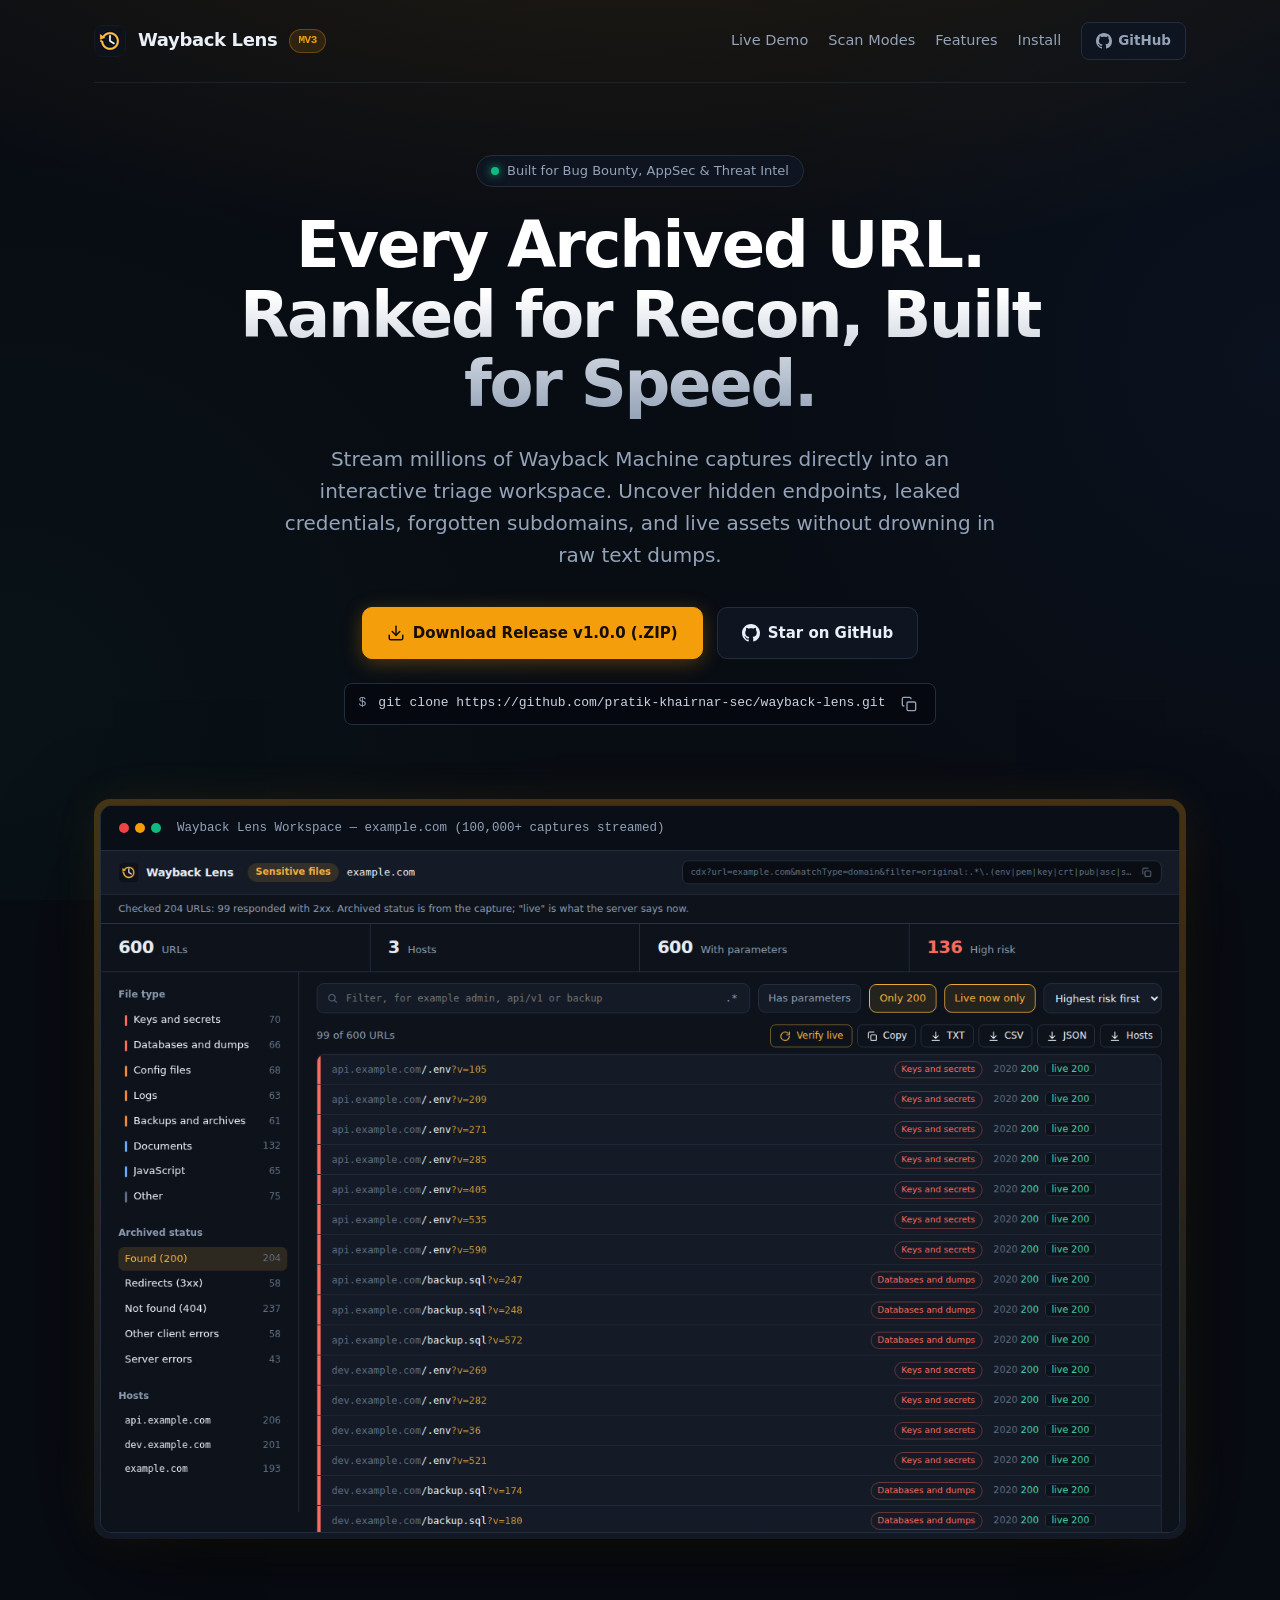
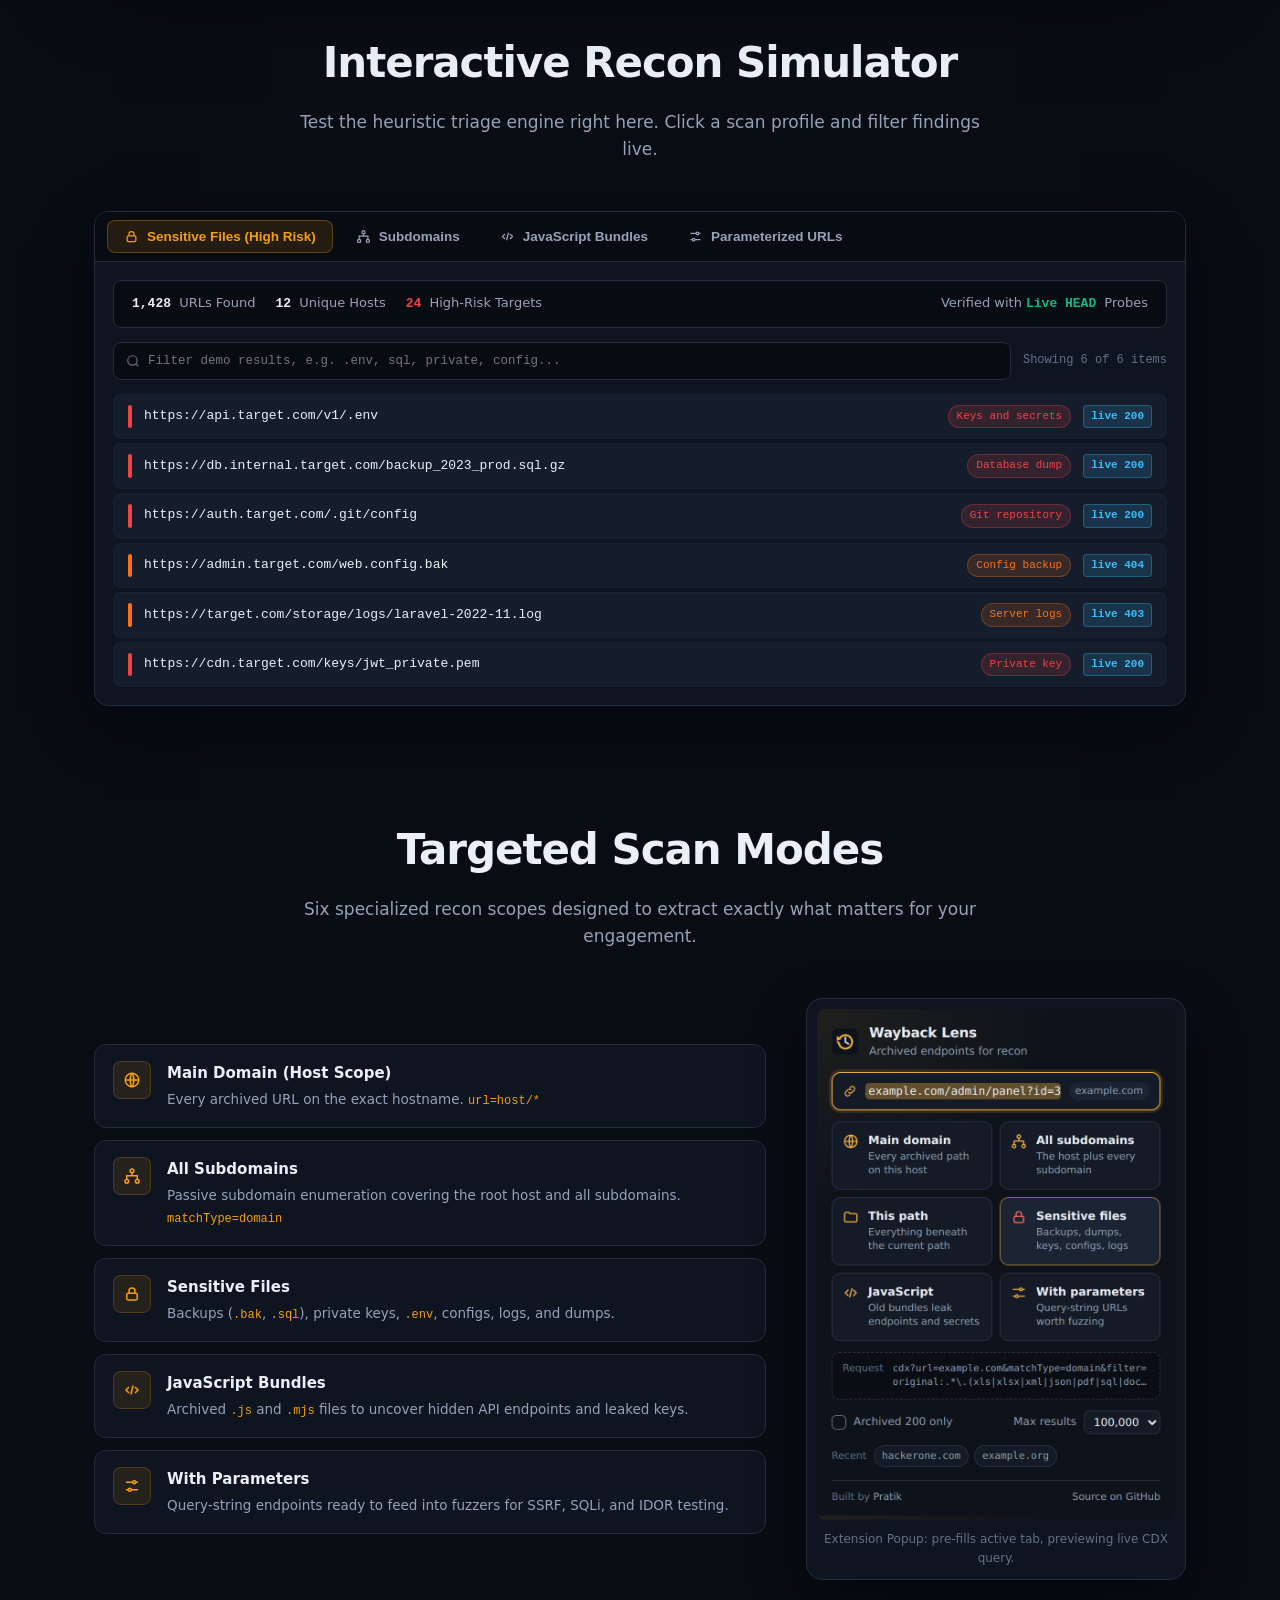
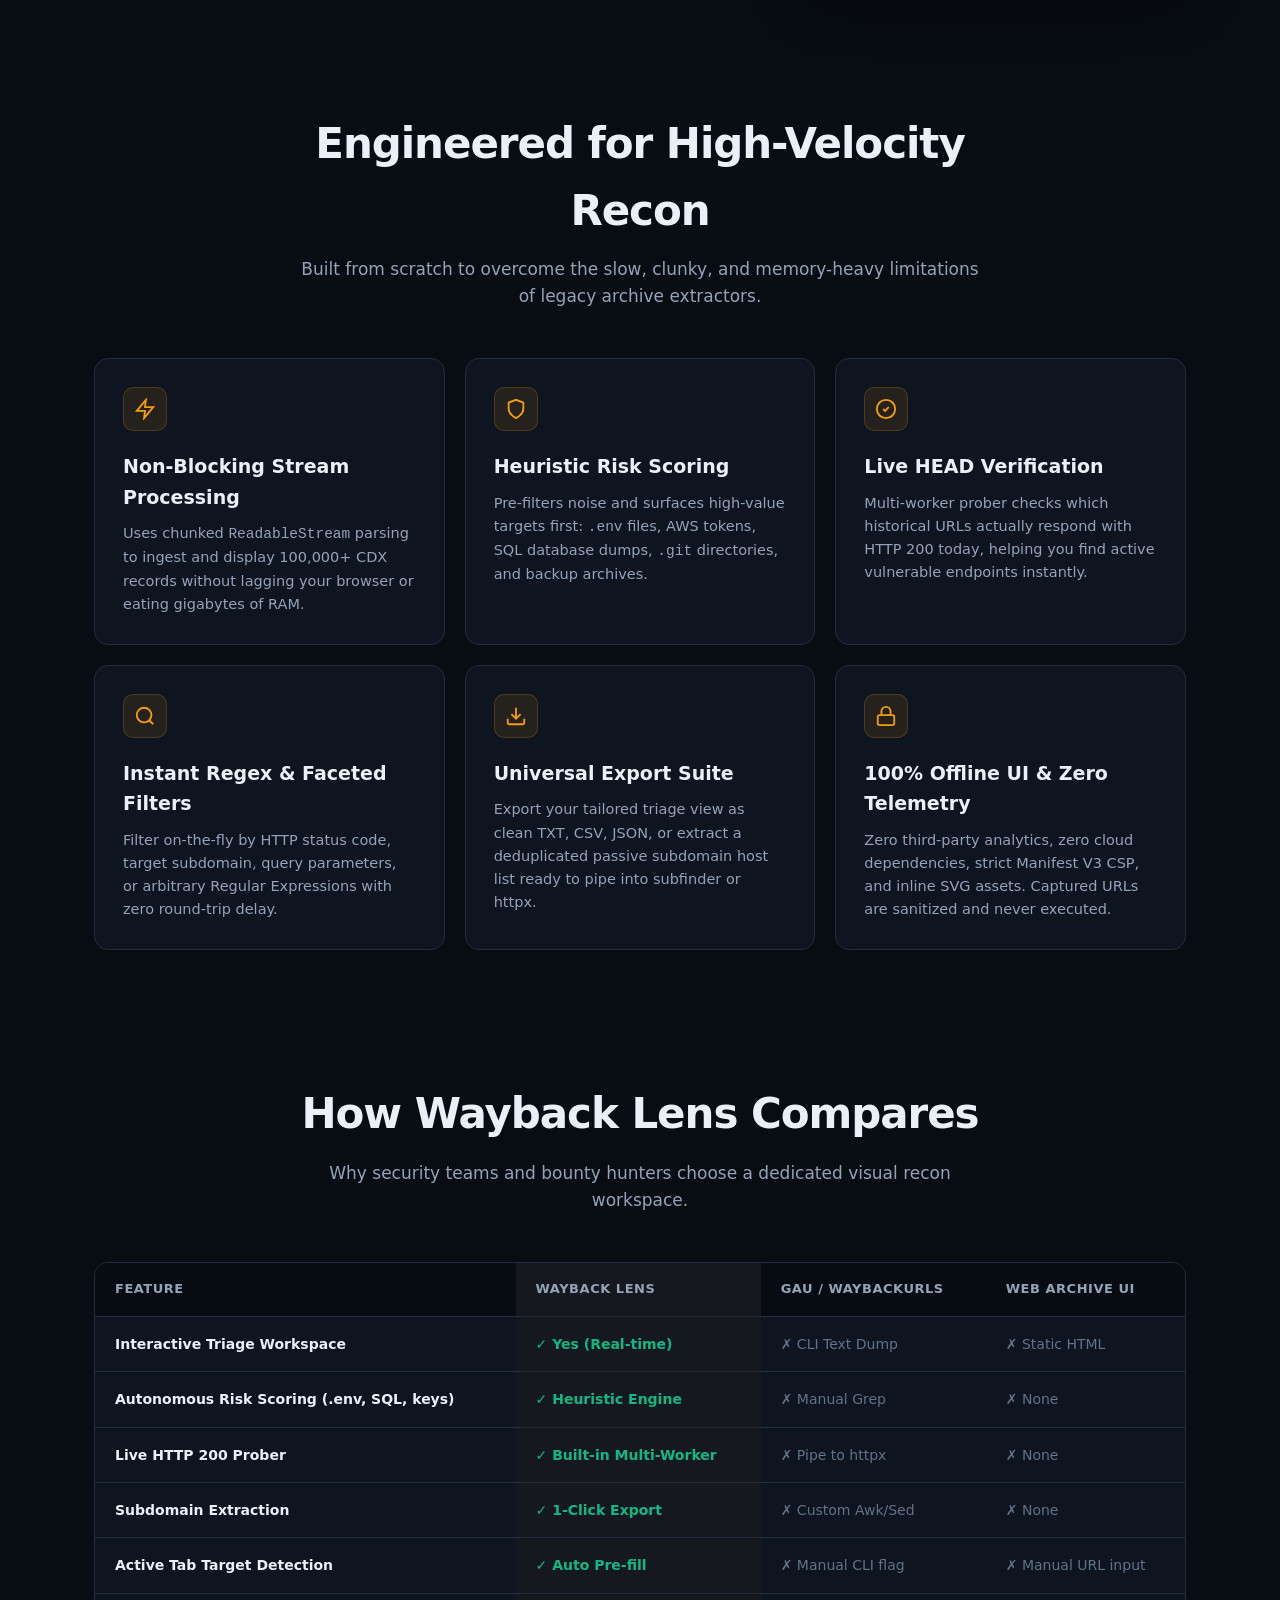
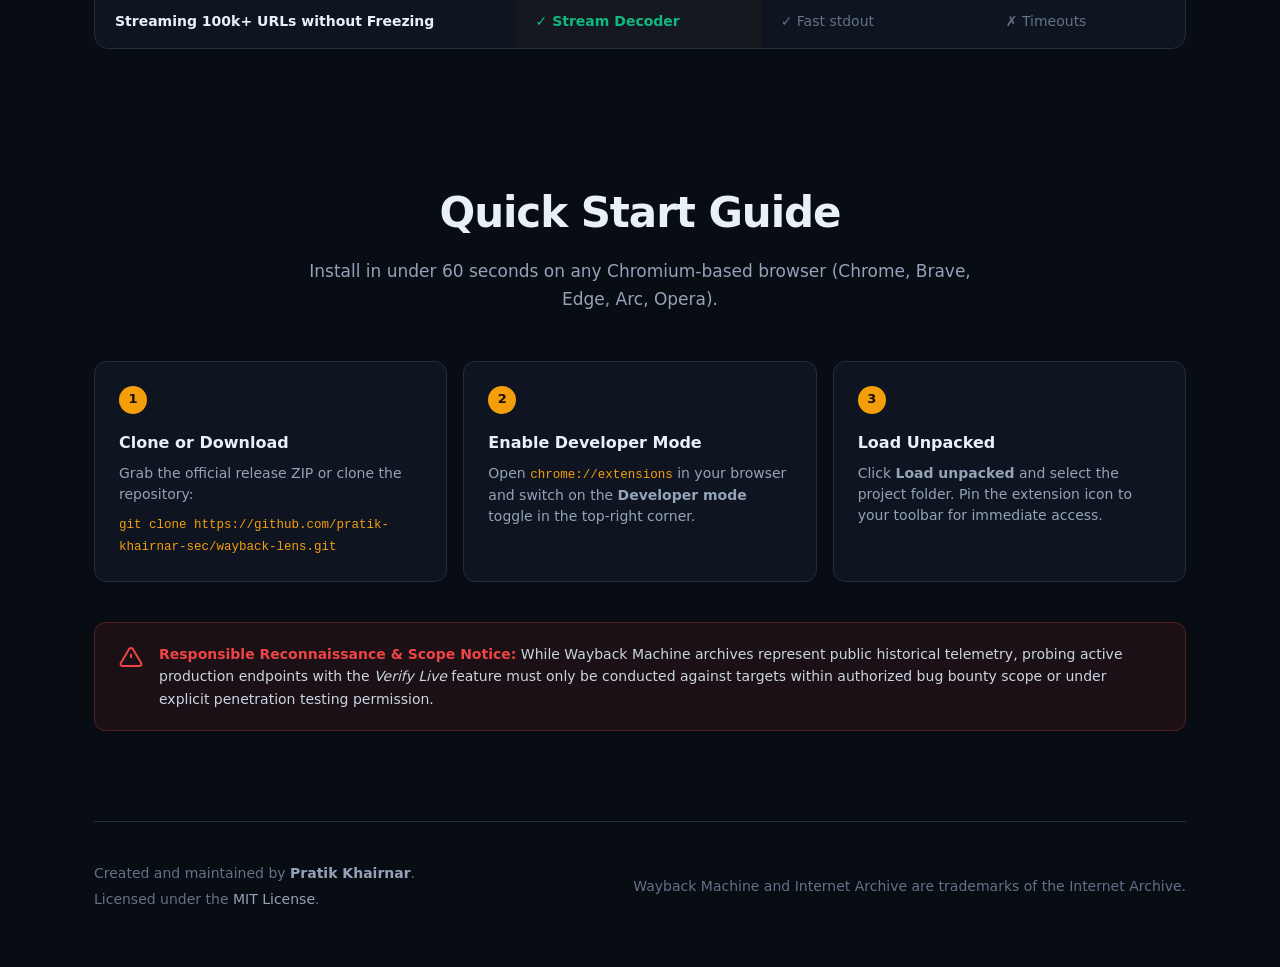
==== commit 140917b6: "feat(docs): add interactive simulator search filter, popup preview, and official v1.0.0 download lin" ====
--- a/docs/index.html
+++ b/docs/index.html
@@ -110,23 +110,42 @@
 .sim-tab:hover { color: var(--text); background: var(--raise); }
 .sim-tab.active { background: rgba(245, 158, 11, 0.12); color: var(--amber); border-color: rgba(245, 158, 11, 0.3); }
 .sim-body { padding: 18px; }
-.sim-stats { display: flex; gap: 24px; padding: 12px 18px; background: #070b12; border-radius: 8px; margin-bottom: 16px; font-size: 13px; color: var(--mute); border: 1px solid var(--line); }
+.sim-stats { display: flex; flex-wrap: wrap; gap: 20px; padding: 12px 18px; background: #070b12; border-radius: 8px; margin-bottom: 14px; font-size: 13px; color: var(--mute); border: 1px solid var(--line); }
 .sim-stats b { color: var(--text); margin-right: 4px; font-family: var(--mono); }
 .sim-stats .hot b { color: var(--red); }
+
+.sim-filter-bar { display: flex; align-items: center; justify-content: space-between; gap: 12px; margin-bottom: 14px; }
+.sim-search { flex: 1; display: flex; align-items: center; gap: 8px; background: #070b12; border: 1px solid var(--line); border-radius: 8px; padding: 0 12px; height: 38px; color: var(--faint); }
+.sim-search:focus-within { border-color: var(--amber); color: var(--amber); }
+.sim-search input { flex: 1; background: none; border: 0; outline: 0; color: var(--text); font-family: var(--mono); font-size: 12.5px; }
+.sim-count { font-size: 12px; color: var(--faint); font-family: var(--mono); white-space: nowrap; }
+
 .sim-table { list-style: none; display: grid; gap: 4px; font-family: var(--mono); font-size: 13px; }
 .sim-row { display: grid; grid-template-columns: 4px minmax(0, 1fr) auto auto; gap: 12px; align-items: center; padding: 10px 14px; background: var(--raise); border-radius: 8px; border: 1px solid rgba(255,255,255,0.02); transition: background 0.15s; }
 .sim-row:hover { background: var(--raise-hover); }
 .sim-rail { height: 100%; border-radius: 2px; }
 .rail-r3 { background: var(--red); } .rail-r2 { background: var(--orange); } .rail-r1 { background: var(--blue); }
 .sim-url { overflow: hidden; text-overflow: ellipsis; white-space: nowrap; color: var(--text); }
-.sim-url span { color: var(--faint); }
 .sim-tag { font-size: 11px; padding: 2px 8px; border-radius: 99px; white-space: nowrap; border: 1px solid var(--line); }
 .tag-r3 { color: var(--red); background: var(--red-bg); border-color: rgba(239, 68, 68, 0.3); }
 .tag-r2 { color: var(--orange); background: var(--orange-bg); border-color: rgba(249, 115, 22, 0.3); }
 .tag-r1 { color: var(--blue); background: var(--blue-bg); border-color: rgba(59, 130, 246, 0.3); }
 .sim-status { font-size: 11px; padding: 2px 7px; border-radius: 4px; font-weight: 600; }
-.status-200 { color: var(--teal); background: var(--teal-bg); }
 .status-live { color: #38bdf8; background: rgba(56, 189, 248, 0.15); border: 1px solid rgba(56, 189, 248, 0.3); }
+
+/* Scan Modes & Popup Showcase */
+.modes-section { padding: 80px 0 40px; }
+.modes-split { display: grid; grid-template-columns: minmax(0, 1fr) 380px; gap: 40px; align-items: center; }
+.modes-list { display: grid; gap: 12px; }
+.mode-item { display: flex; gap: 16px; padding: 16px 18px; background: var(--panel); border: 1px solid var(--line); border-radius: 12px; transition: border-color 0.15s; }
+.mode-item:hover { border-color: var(--line-light); }
+.m-icon { width: 38px; height: 38px; border-radius: 8px; display: grid; place-items: center; background: rgba(245, 158, 11, 0.1); color: var(--amber); flex: none; border: 1px solid rgba(245, 158, 11, 0.2); }
+.mode-item h4 { font-size: 15px; font-weight: 600; margin-bottom: 4px; }
+.mode-item p { color: var(--mute); font-size: 13.5px; }
+.mode-item code { font-family: var(--mono); color: var(--amber); font-size: 12px; }
+.popup-preview { background: var(--panel); border: 1px solid var(--line); border-radius: 16px; overflow: hidden; padding: 10px; box-shadow: 0 20px 60px -15px rgba(0,0,0,0.7); text-align: center; }
+.popup-preview img { display: block; width: 100%; height: auto; border-radius: 8px; }
+.popup-caption { font-size: 12px; color: var(--faint); margin-top: 10px; }
 
 /* Feature Grid */
 .features { padding: 90px 0; }
@@ -160,7 +179,7 @@
 
 /* Scope Banner */
 .scope-callout { background: rgba(239, 68, 68, 0.08); border: 1px solid rgba(239, 68, 68, 0.25); border-radius: 12px; padding: 20px 24px; margin-top: 40px; display: flex; align-items: flex-start; gap: 16px; }
-.scope-callout svg { flex-none; color: var(--red); margin-top: 2px; }
+.scope-callout svg { flex: none; color: var(--red); margin-top: 2px; }
 .scope-callout p { font-size: 14px; color: #cbd5e1; }
 .scope-callout b { color: var(--red); }
 
@@ -173,8 +192,10 @@
 .toast { position: fixed; left: 50%; bottom: 28px; transform: translate(-50%, 15px); padding: 10px 20px; border-radius: 10px; background: var(--raise); border: 1px solid var(--amber); color: #fff; font-size: 13.5px; font-weight: 600; opacity: 0; pointer-events: none; transition: all 0.2s cubic-bezier(0.16, 1, 0.3, 1); z-index: 100; box-shadow: 0 10px 30px rgba(0,0,0,0.5); }
 .toast.show { opacity: 1; transform: translate(-50%, 0); }
 
-@media (max-width: 768px) {
+@media (max-width: 860px) {
   .hero { padding: 48px 0 30px; }
+  .modes-split { grid-template-columns: 1fr; }
+  .popup-preview { max-width: 380px; margin: 0 auto; }
   .sim-stats { flex-direction: column; gap: 8px; }
   .sim-row { grid-template-columns: 4px minmax(0, 1fr); }
   .sim-tag, .sim-status { display: none; }
@@ -194,6 +215,7 @@
     </div>
     <div class="nav-links">
       <a href="#demo">Live Demo</a>
+      <a href="#modes">Scan Modes</a>
       <a href="#features">Features</a>
       <a href="#install">Install</a>
       <a href="https://github.com/pratik-khairnar-sec/wayback-lens" class="nav-btn" target="_blank" rel="noopener">
@@ -213,9 +235,9 @@
       Stream millions of Wayback Machine captures directly into an interactive triage workspace. Uncover hidden endpoints, leaked credentials, forgotten subdomains, and live assets without drowning in raw text dumps.
     </p>
     <div class="cta-group">
-      <a class="btn btn-pri" href="https://github.com/pratik-khairnar-sec/wayback-lens/archive/refs/heads/main.zip">
+      <a class="btn btn-pri" href="https://github.com/pratik-khairnar-sec/wayback-lens/releases/download/v1.0.0/wayback-lens-v1.0.0.zip">
         <svg width="18" height="18" fill="none" stroke="currentColor" stroke-width="2" stroke-linecap="round" stroke-linejoin="round" viewBox="0 0 24 24"><path d="M21 15v4a2 2 0 0 1-2 2H5a2 2 0 0 1-2-2v-4"/><polyline points="7 10 12 15 17 10"/><line x1="12" y1="15" x2="12" y2="3"/></svg>
-        Download Extension (.ZIP)
+        Download Release v1.0.0 (.ZIP)
       </a>
       <a class="btn btn-sec" href="https://github.com/pratik-khairnar-sec/wayback-lens" target="_blank" rel="noopener">
         <svg width="18" height="18" fill="currentColor" viewBox="0 0 24 24"><path d="M12 0C5.37 0 0 5.37 0 12c0 5.31 3.435 9.795 8.205 11.385.6.105.825-.255.825-.57 0-.285-.015-1.23-.015-2.235-3.015.555-3.795-.735-4.035-1.41-.135-.345-.72-1.41-1.23-1.695-.42-.225-1.02-.78-.015-.795.945-.015 1.62.87 1.845 1.23 1.08 1.815 2.805 1.305 3.495.99.105-.78.42-1.305.765-1.605-2.67-.3-5.46-1.335-5.46-5.925 0-1.305.465-2.385 1.23-3.225-.12-.3-.54-1.53.12-3.18 0 0 1.005-.315 3.3 1.23.96-.27 1.98-.405 3-.405s2.04.135 3 .405c2.295-1.56 3.3-1.23 3.3-1.23.66 1.65.24 2.88.12 3.18.765.84 1.23 1.905 1.23 3.225 0 4.605-2.805 5.625-5.475 5.925.435.375.81 1.095.81 2.22 0 1.605-.015 2.895-.015 3.3 0 .315.225.69.825.57A12.02 12.02 0 0024 12c0-6.63-5.37-12-12-12z"/></svg>
@@ -248,7 +270,7 @@
   <section class="demo-section" id="demo">
     <div class="section-header">
       <h2>Interactive Recon Simulator</h2>
-      <p>Test the heuristic triage engine right here. Click a scan mode to see how Wayback Lens prioritizes findings.</p>
+      <p>Test the heuristic triage engine right here. Click a scan profile and filter findings live.</p>
     </div>
 
     <div class="sim-container">
@@ -272,14 +294,90 @@
       </div>
       <div class="sim-body">
         <div class="sim-stats">
-          <div><b id="simTotal">4,812</b> URLs Found</div>
-          <div><b id="simHosts">28</b> Unique Hosts</div>
-          <div class="hot"><b id="simRisk">19</b> High-Risk Targets</div>
+          <div><b id="simTotal">1,428</b> URLs Found</div>
+          <div><b id="simHosts">12</b> Unique Hosts</div>
+          <div class="hot"><b id="simRisk">24</b> High-Risk Targets</div>
           <div style="margin-left: auto;">Verified with <b style="color:var(--teal)">Live HEAD</b> Probes</div>
         </div>
+
+        <div class="sim-filter-bar">
+          <div class="sim-search">
+            <svg width="14" height="14" fill="none" stroke="currentColor" stroke-width="2" viewBox="0 0 24 24"><circle cx="11" cy="11" r="8"/><line x1="21" y1="21" x2="16.65" y2="16.65"/></svg>
+            <input type="text" id="simInput" placeholder="Filter demo results, e.g. .env, sql, private, config...">
+          </div>
+          <span class="sim-count" id="simMatchCount">Showing 6 items</span>
+        </div>
+
         <ul class="sim-table" id="simList">
           <!-- Populated by JavaScript -->
         </ul>
+      </div>
+    </div>
+  </section>
+
+  <!-- Scan Modes & Popup Showcase -->
+  <section class="modes-section" id="modes">
+    <div class="section-header">
+      <h2>Targeted Scan Modes</h2>
+      <p>Six specialized recon scopes designed to extract exactly what matters for your engagement.</p>
+    </div>
+
+    <div class="modes-split">
+      <div class="modes-list">
+        <div class="mode-item">
+          <div class="m-icon">
+            <svg width="18" height="18" fill="none" stroke="currentColor" stroke-width="2" viewBox="0 0 24 24"><circle cx="12" cy="12" r="9"/><path d="M3 12h18M12 3c3.2 3.4 3.2 14.6 0 18M12 3c-3.2 3.4-3.2 14.6 0 18"/></svg>
+          </div>
+          <div>
+            <h4>Main Domain (Host Scope)</h4>
+            <p>Every archived URL on the exact hostname. <code>url=host/*</code></p>
+          </div>
+        </div>
+
+        <div class="mode-item">
+          <div class="m-icon">
+            <svg width="18" height="18" fill="none" stroke="currentColor" stroke-width="2" viewBox="0 0 24 24"><circle cx="12" cy="5" r="2.5"/><circle cx="5" cy="19" r="2.5"/><circle cx="19" cy="19" r="2.5"/><path d="M12 7.5v4M12 11.5H5v5M12 11.5h7v5"/></svg>
+          </div>
+          <div>
+            <h4>All Subdomains</h4>
+            <p>Passive subdomain enumeration covering the root host and all subdomains. <code>matchType=domain</code></p>
+          </div>
+        </div>
+
+        <div class="mode-item">
+          <div class="m-icon">
+            <svg width="18" height="18" fill="none" stroke="currentColor" stroke-width="2" viewBox="0 0 24 24"><rect x="5" y="11" width="14" height="9" rx="2"/><path d="M8 11V8a4 4 0 0 1 8 0v3"/></svg>
+          </div>
+          <div>
+            <h4>Sensitive Files</h4>
+            <p>Backups (<code>.bak</code>, <code>.sql</code>), private keys, <code>.env</code>, configs, logs, and dumps.</p>
+          </div>
+        </div>
+
+        <div class="mode-item">
+          <div class="m-icon">
+            <svg width="18" height="18" fill="none" stroke="currentColor" stroke-width="2" viewBox="0 0 24 24"><path d="M8 8l-4 4 4 4M16 8l4 4-4 4M13.5 6l-3 12"/></svg>
+          </div>
+          <div>
+            <h4>JavaScript Bundles</h4>
+            <p>Archived <code>.js</code> and <code>.mjs</code> files to uncover hidden API endpoints and leaked keys.</p>
+          </div>
+        </div>
+
+        <div class="mode-item">
+          <div class="m-icon">
+            <svg width="18" height="18" fill="none" stroke="currentColor" stroke-width="2" viewBox="0 0 24 24"><path d="M4 7h9M17 7h3M4 17h3M11 17h9"/><circle cx="15" cy="7" r="2"/><circle cx="9" cy="17" r="2"/></svg>
+          </div>
+          <div>
+            <h4>With Parameters</h4>
+            <p>Query-string endpoints ready to feed into fuzzers for SSRF, SQLi, and IDOR testing.</p>
+          </div>
+        </div>
+      </div>
+
+      <div class="popup-preview">
+        <img src="popup.png" alt="Wayback Lens Extension Popup" width="392" height="560">
+        <p class="popup-caption">Extension Popup: pre-fills active tab, previewing live CDX query.</p>
       </div>
     </div>
   </section>
@@ -373,8 +471,8 @@
             <td class="cross">✗ None</td>
           </tr>
           <tr>
-            <td>Live 200 Status Verification</td>
-            <td class="highlight-col check">✓ Built-in HEAD Prober</td>
+            <td>Live HTTP 200 Prober</td>
+            <td class="highlight-col check">✓ Built-in Multi-Worker</td>
             <td class="cross">✗ Pipe to httpx</td>
             <td class="cross">✗ None</td>
           </tr>
@@ -412,7 +510,7 @@
       <div class="step-card">
         <div class="step-num">1</div>
         <h3>Clone or Download</h3>
-        <p>Clone the repository or grab the ready-to-run ZIP archive:</p>
+        <p>Grab the official release ZIP or clone the repository:</p>
         <p style="margin-top:8px;"><code>git clone https://github.com/pratik-khairnar-sec/wayback-lens.git</code></p>
       </div>
 
@@ -512,7 +610,12 @@
   }
 };
 
-function renderSim(mode) {
+let currentMode = 'sensitive';
+const simInput = document.getElementById('simInput');
+const simMatchCount = document.getElementById('simMatchCount');
+
+function renderSim(mode, filterText = '') {
+  currentMode = mode;
   const data = DEMO_DATA[mode];
   if (!data) return;
   document.getElementById('simTotal').textContent = data.total;
@@ -520,7 +623,27 @@
   document.getElementById('simRisk').textContent = data.risk;
   const list = document.getElementById('simList');
   list.innerHTML = '';
-  data.items.forEach(item => {
+  
+  const query = filterText.toLowerCase().trim();
+  const filtered = data.items.filter(item => 
+    !query || item.url.toLowerCase().includes(query) || item.tag.toLowerCase().includes(query)
+  );
+
+  if (simMatchCount) {
+    simMatchCount.textContent = `Showing ${filtered.length} of ${data.items.length} items`;
+  }
+
+  if (filtered.length === 0) {
+    const li = document.createElement('li');
+    li.style.padding = '24px';
+    li.style.textAlign = 'center';
+    li.style.color = 'var(--mute)';
+    li.textContent = 'No matching simulation records. Try another filter word.';
+    list.appendChild(li);
+    return;
+  }
+
+  filtered.forEach(item => {
     const li = document.createElement('li');
     li.className = 'sim-row';
     li.innerHTML = `
@@ -538,9 +661,16 @@
   tab.addEventListener('click', () => {
     tabs.forEach(t => t.classList.remove('active'));
     tab.classList.add('active');
+    if (simInput) simInput.value = '';
     renderSim(tab.dataset.mode);
   });
 });
+
+if (simInput) {
+  simInput.addEventListener('input', e => {
+    renderSim(currentMode, e.target.value);
+  });
+}
 
 renderSim('sensitive');
 </script>
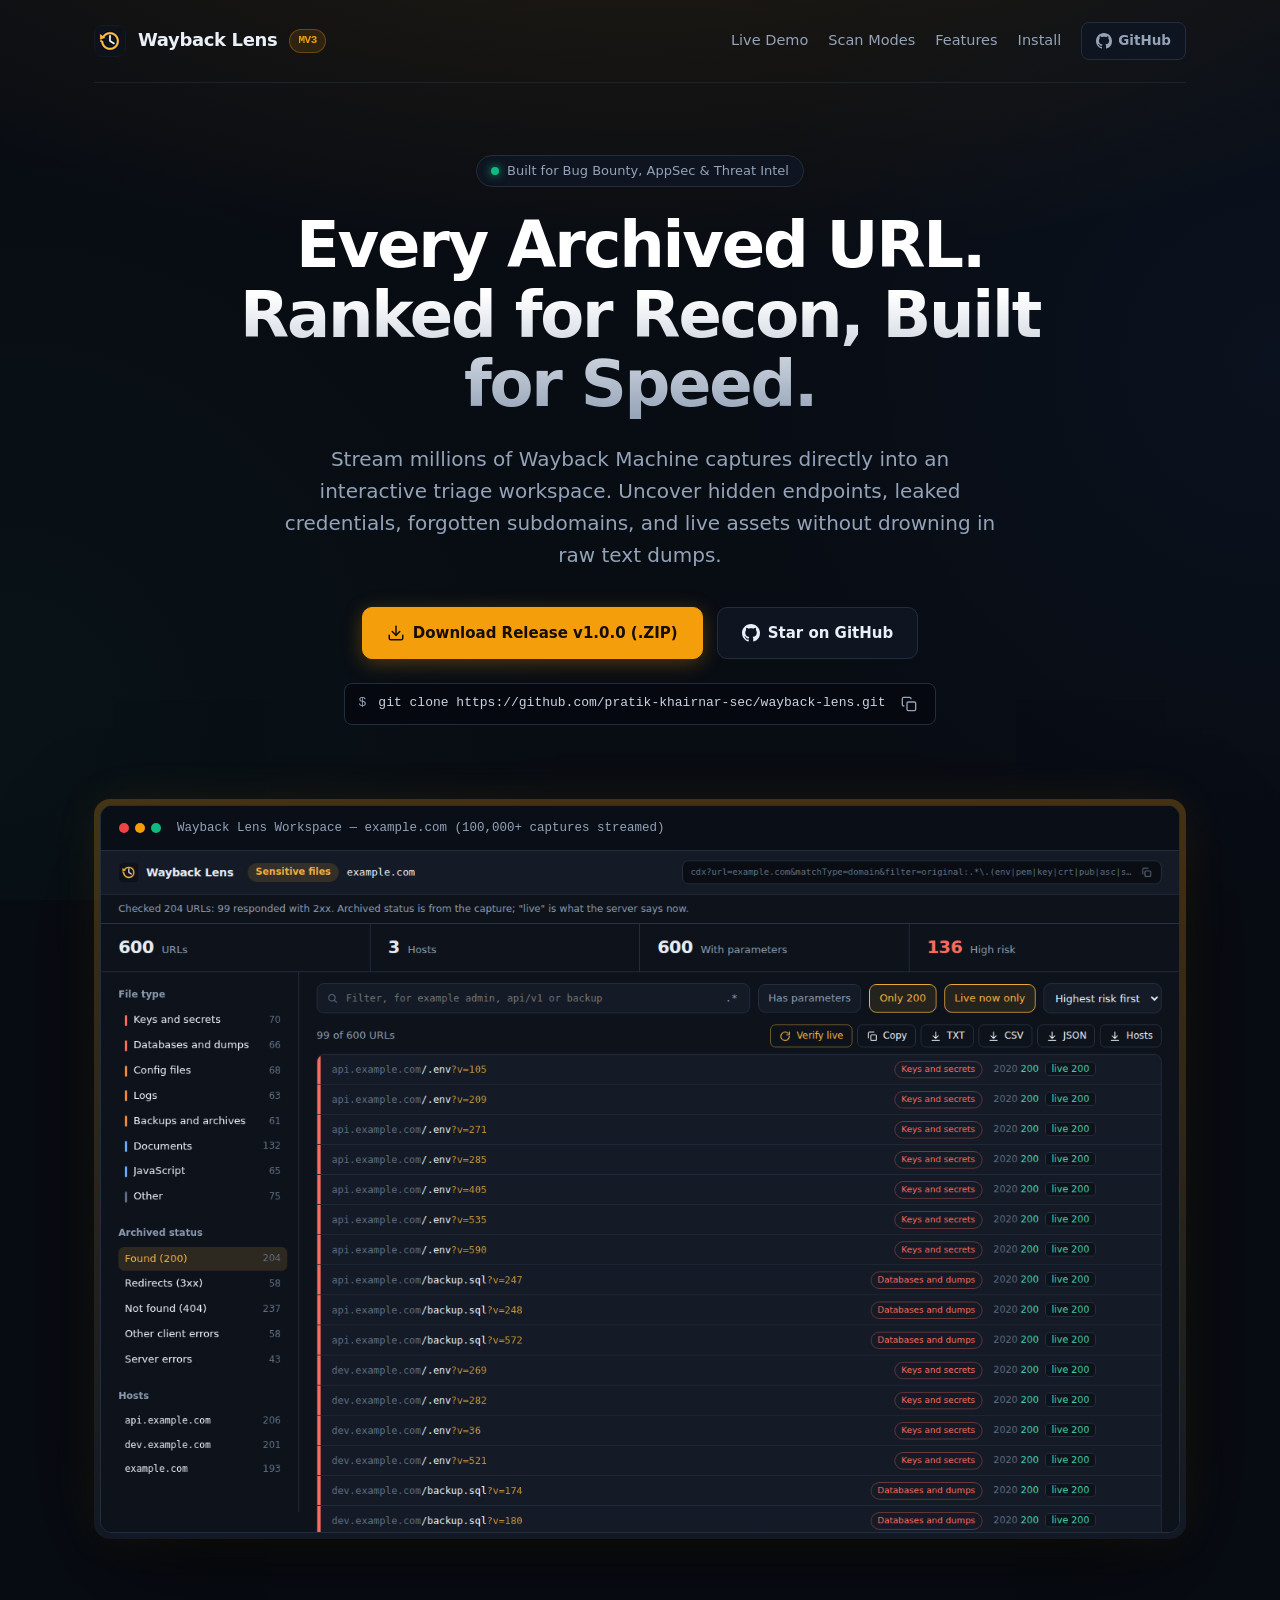
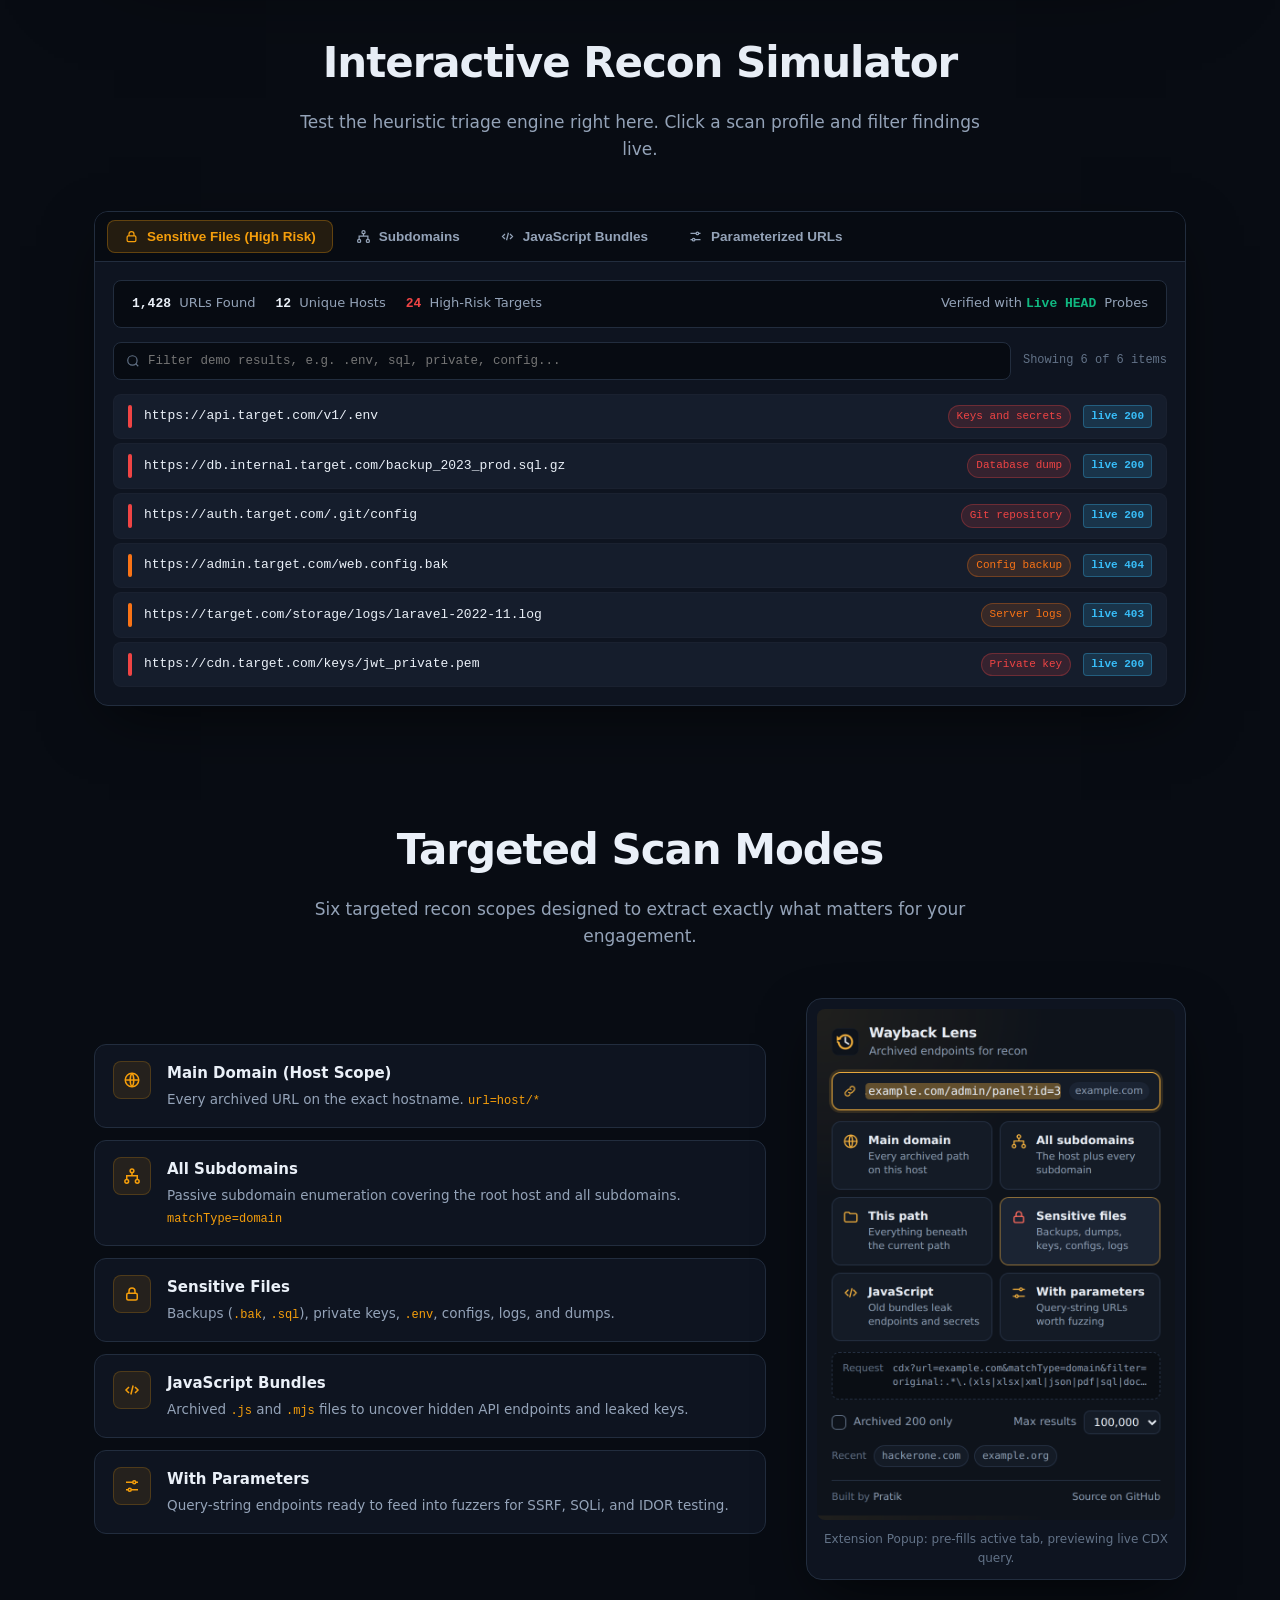
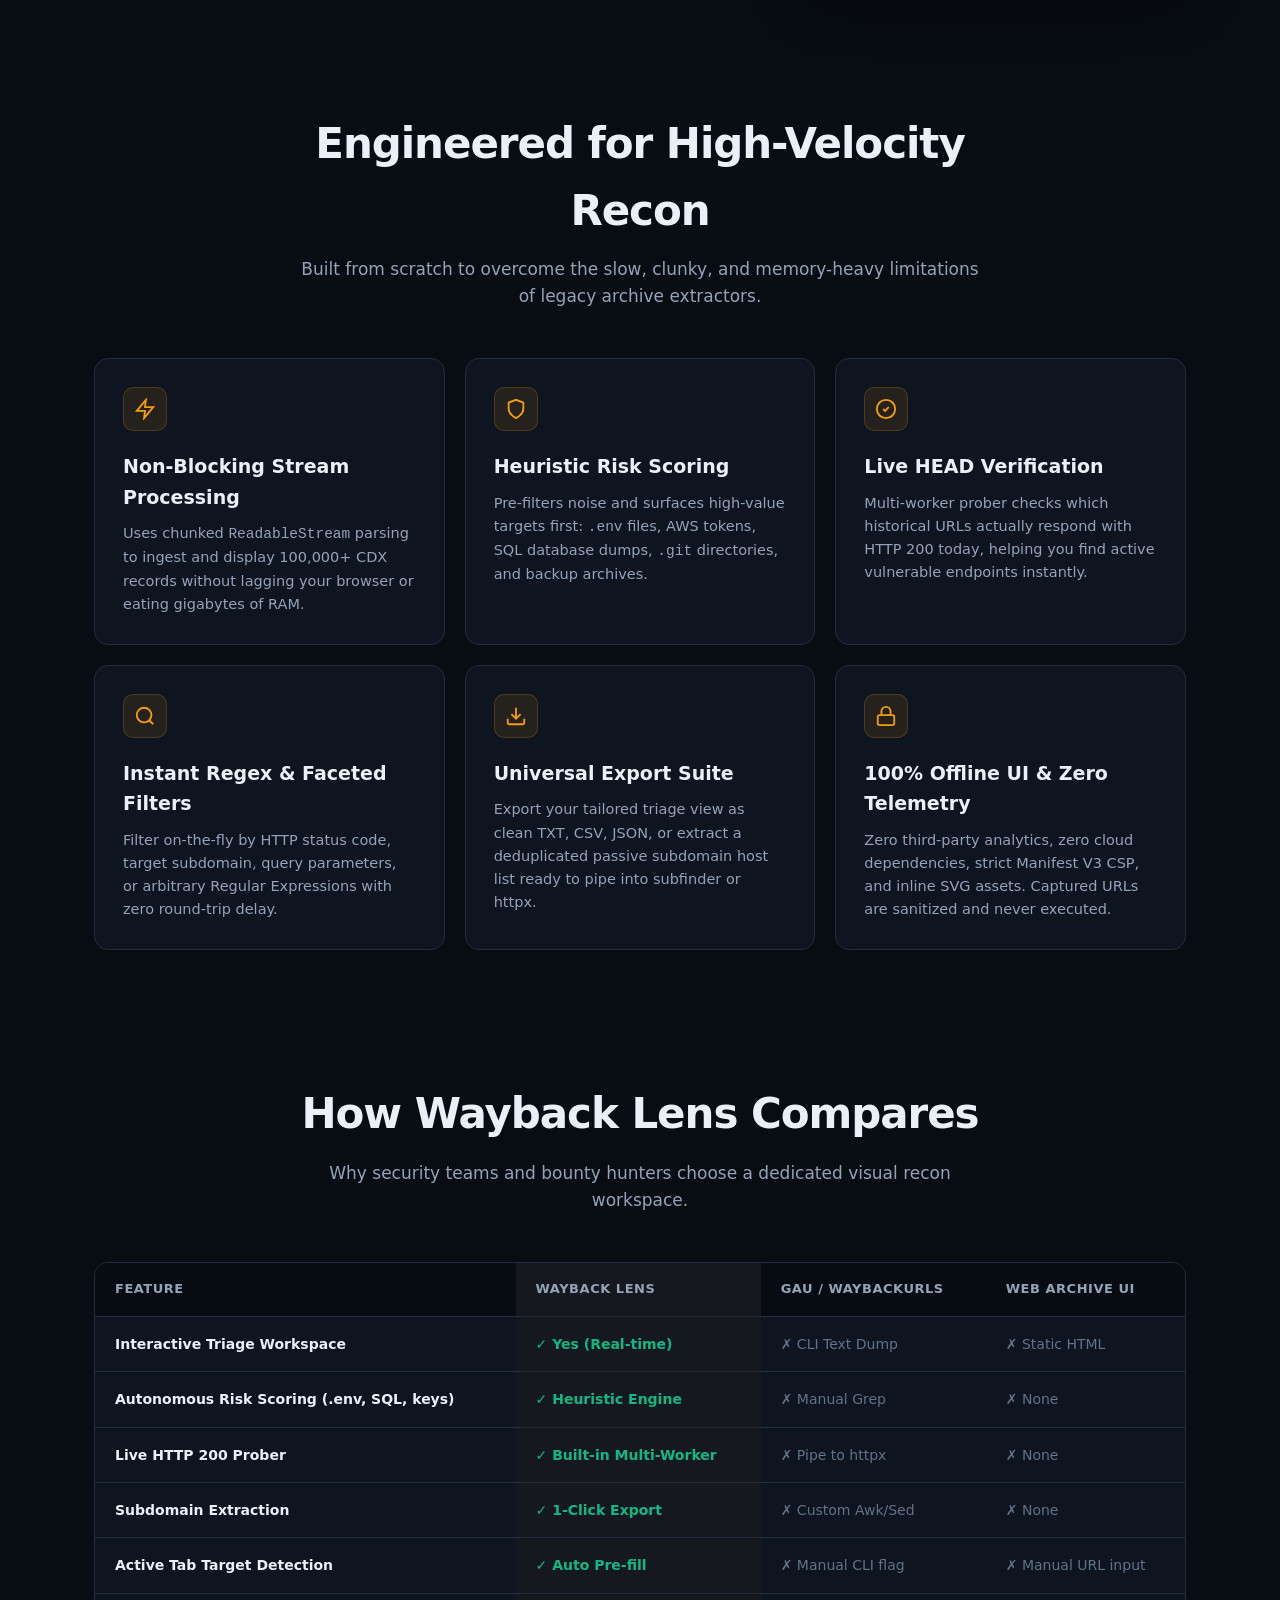
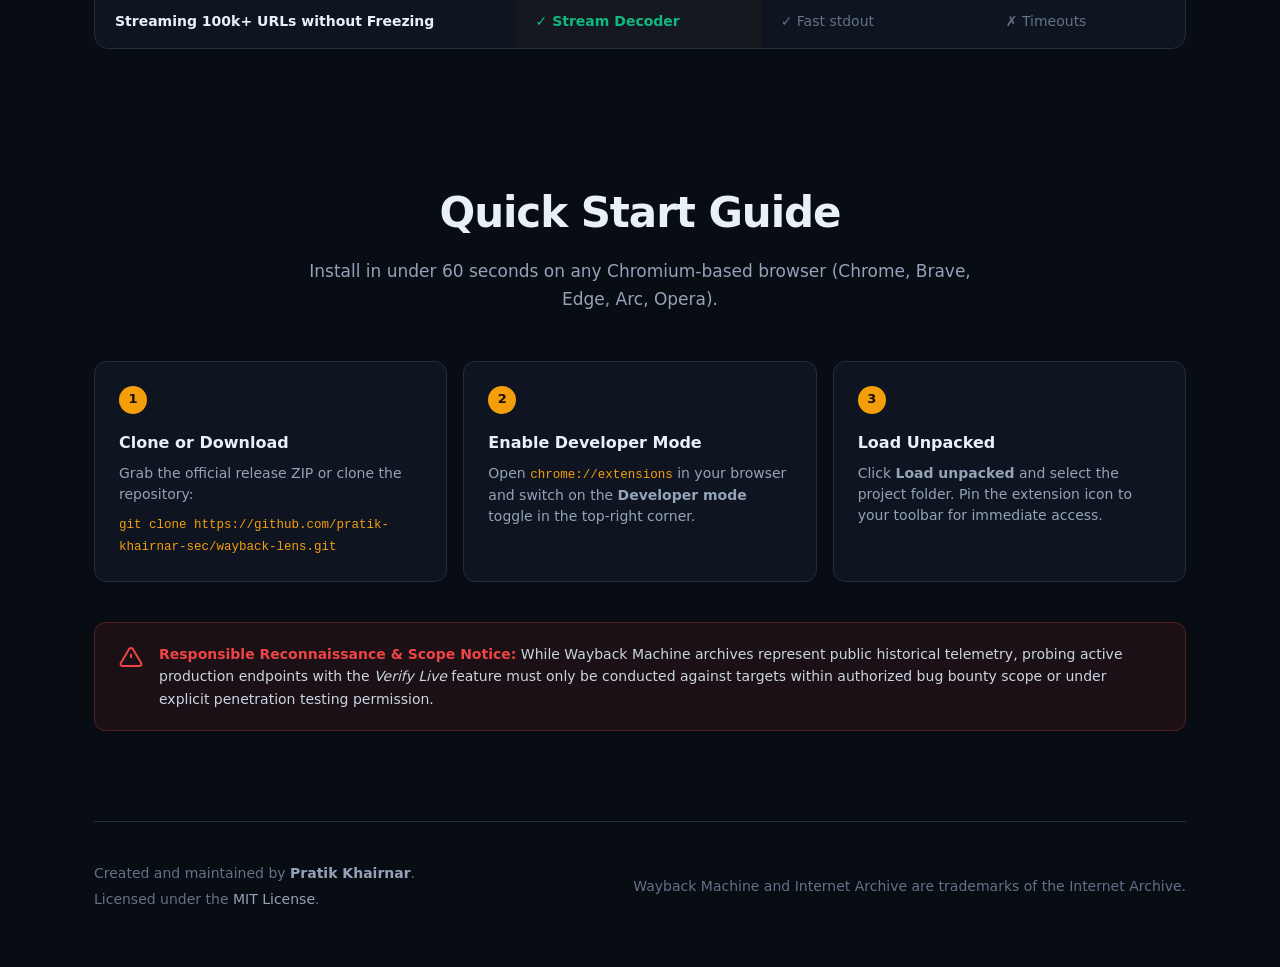
==== commit 501e3df2: "refactor: streamline terminology to targeted scopes" ====
--- a/docs/index.html
+++ b/docs/index.html
@@ -319,7 +319,7 @@
   <section class="modes-section" id="modes">
     <div class="section-header">
       <h2>Targeted Scan Modes</h2>
-      <p>Six specialized recon scopes designed to extract exactly what matters for your engagement.</p>
+      <p>Six targeted recon scopes designed to extract exactly what matters for your engagement.</p>
     </div>
 
     <div class="modes-split">
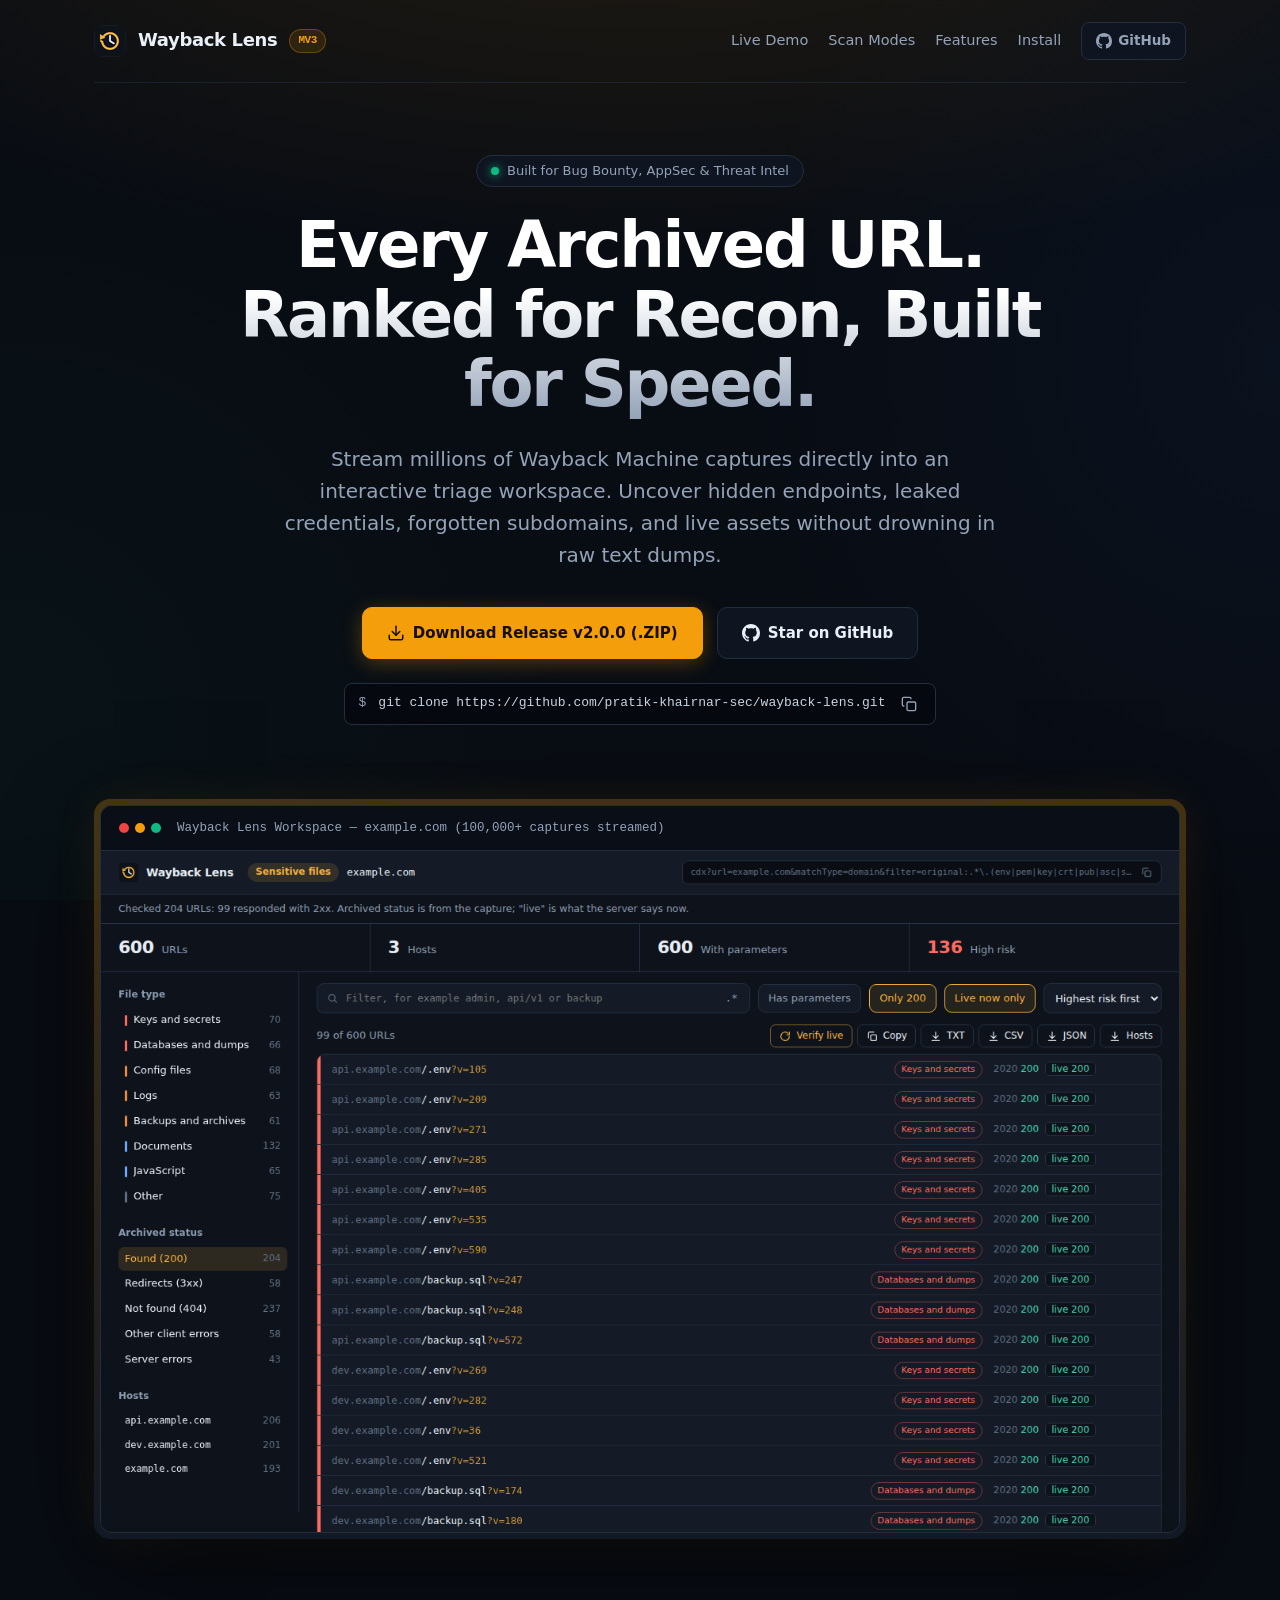
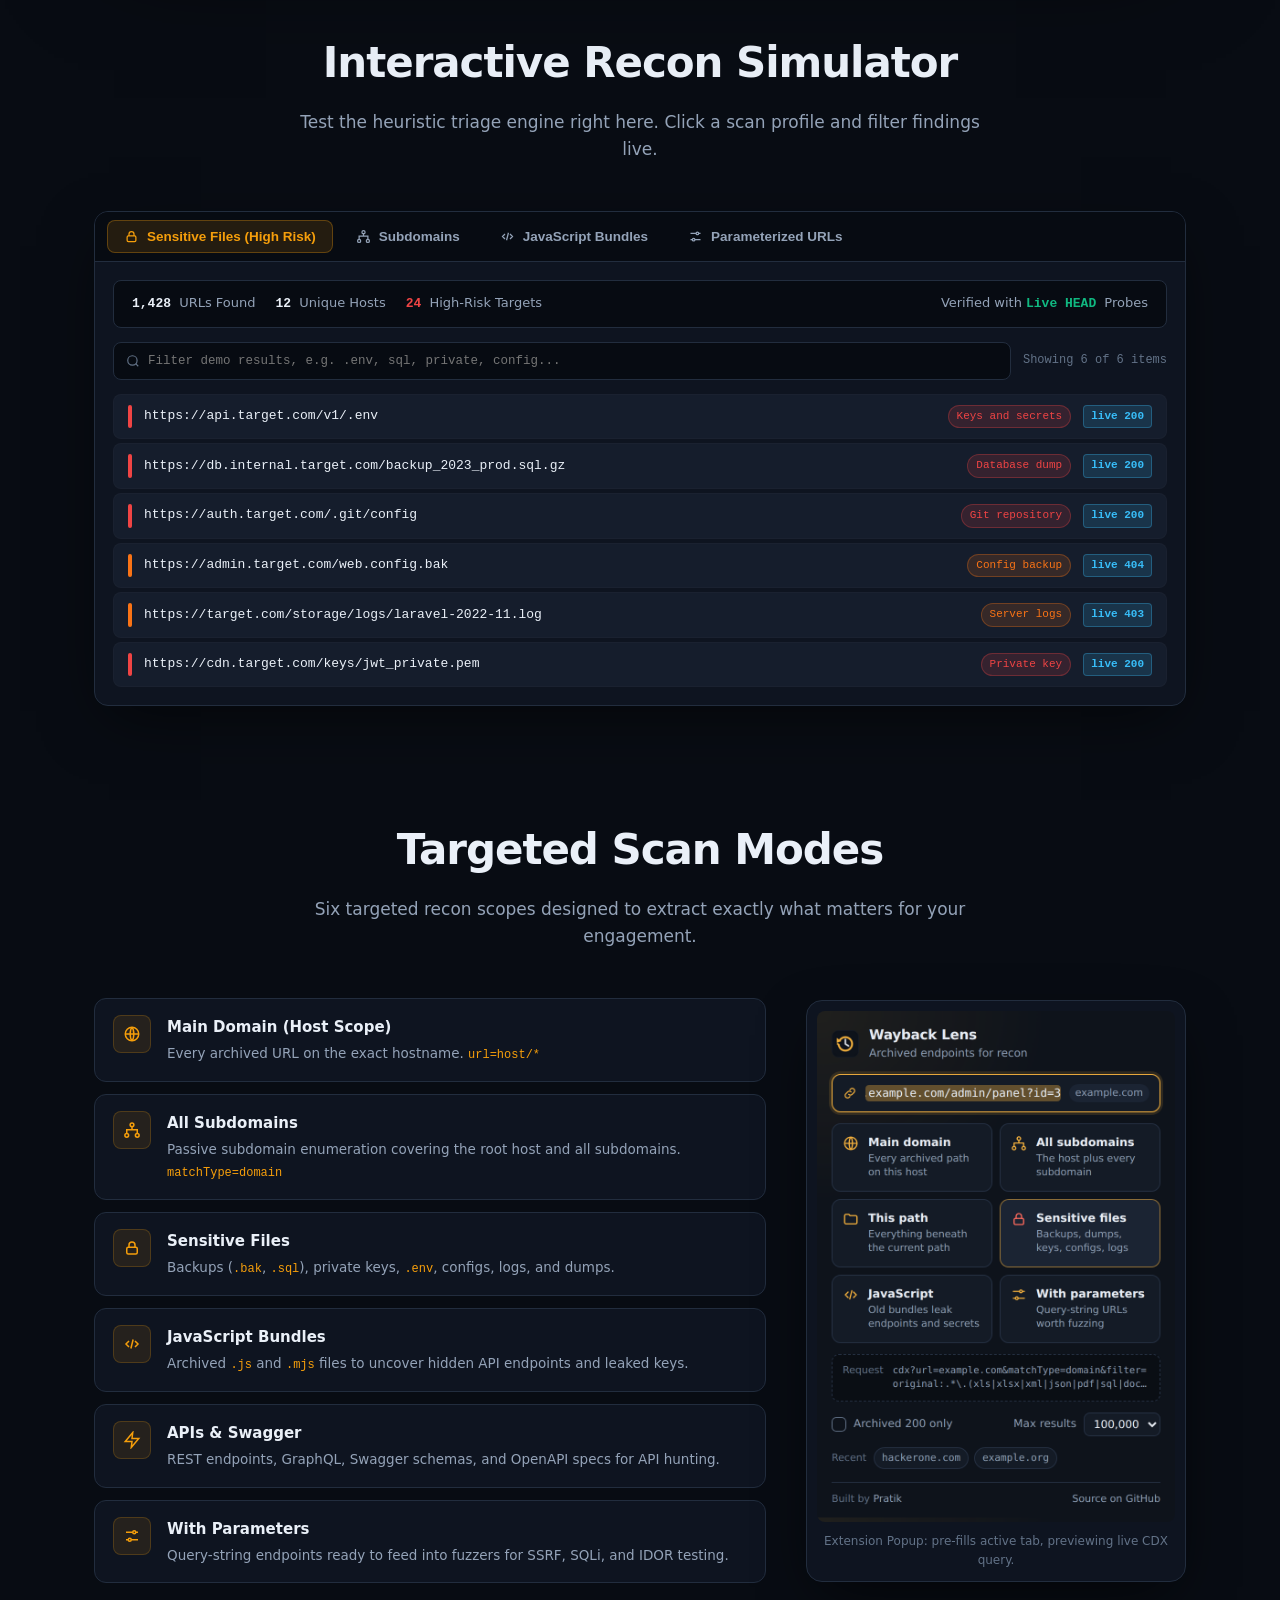
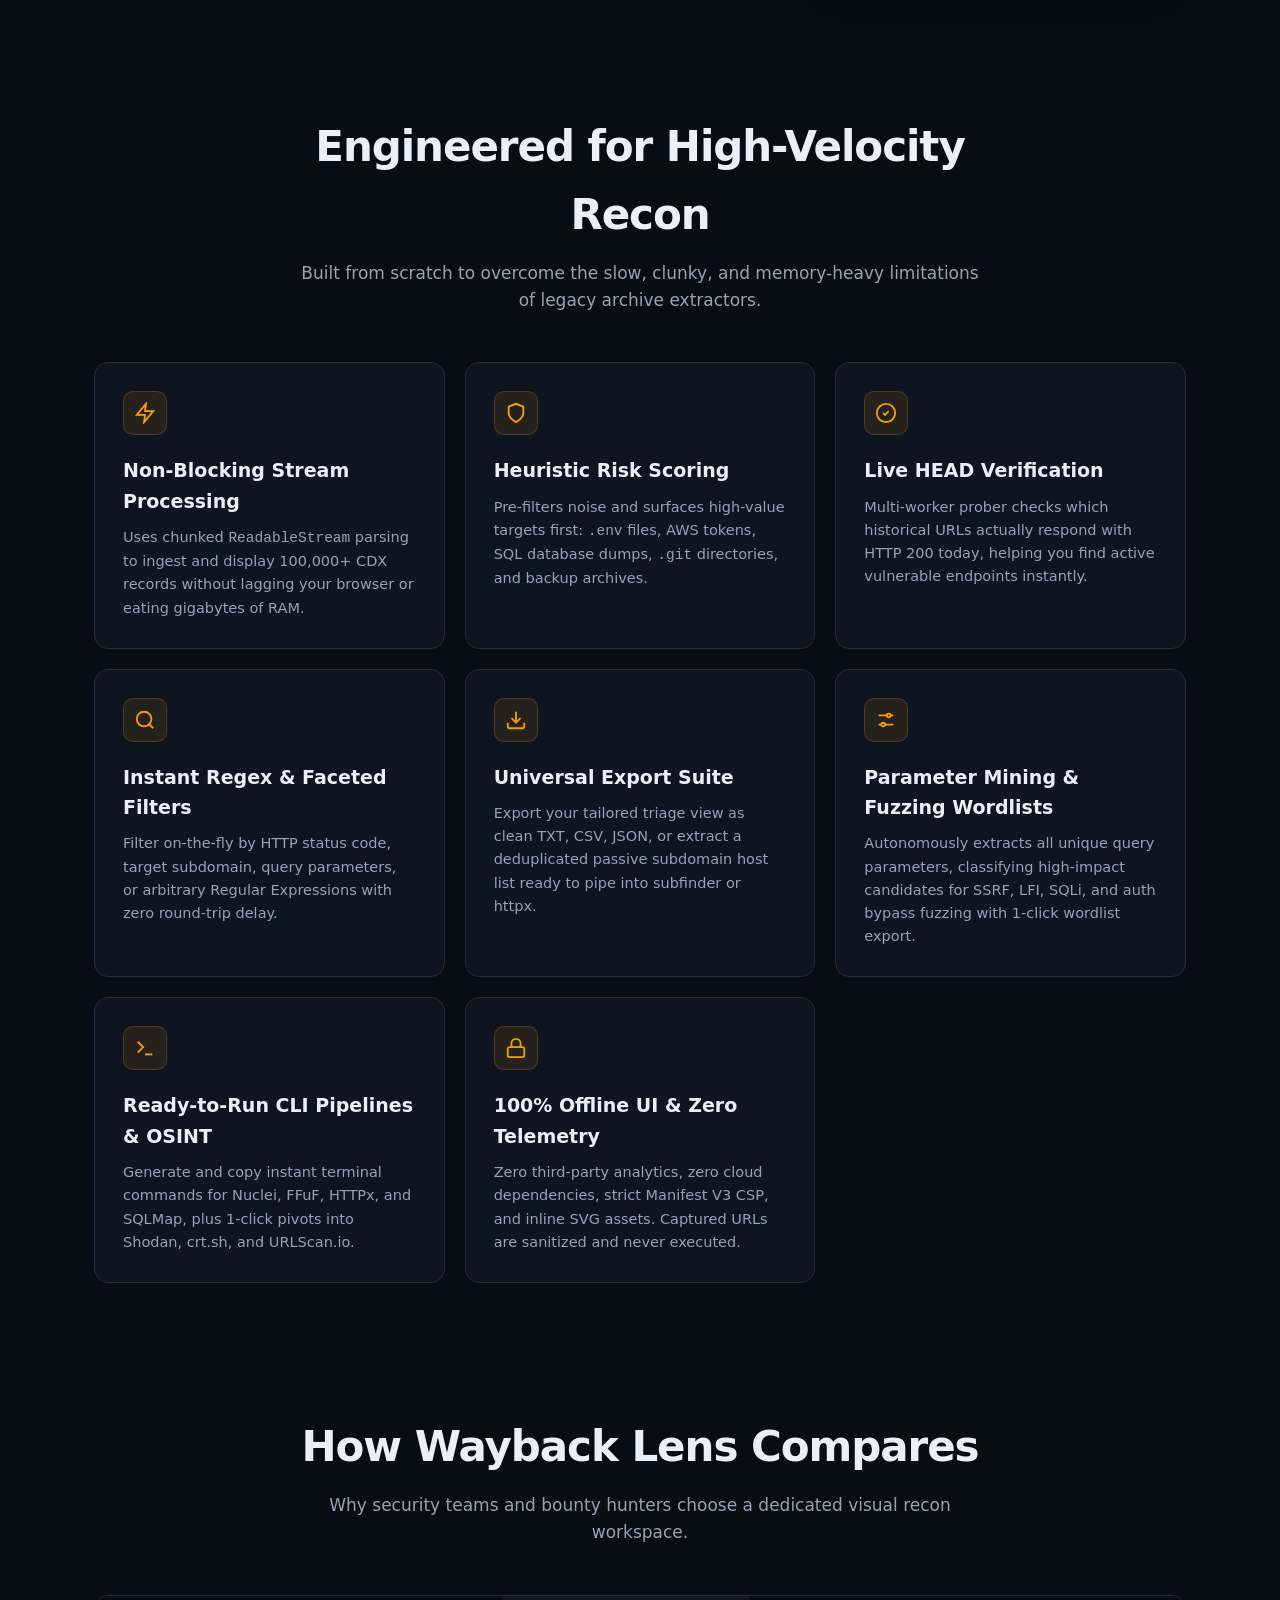
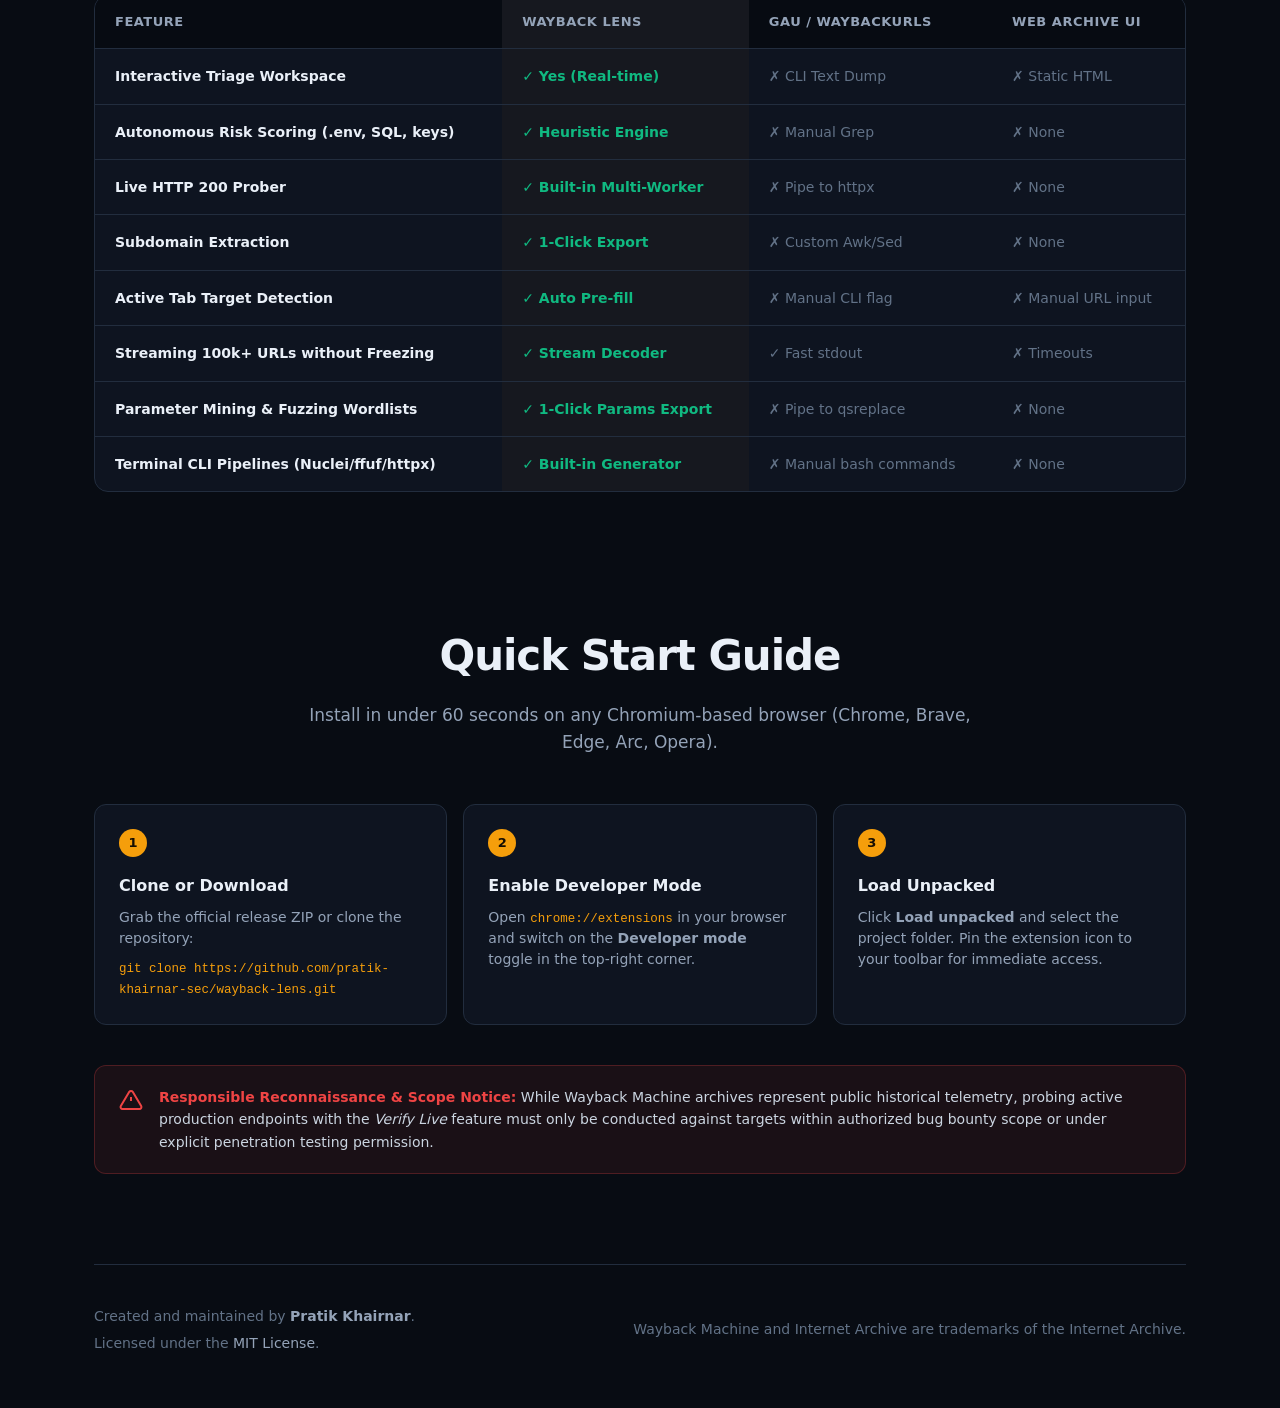
==== commit 9906ad71: "feat: release v2.0.0 - parameter mining, API discovery, CLI pipelines & OSINT pivots" ====
--- a/docs/index.html
+++ b/docs/index.html
@@ -235,9 +235,9 @@
       Stream millions of Wayback Machine captures directly into an interactive triage workspace. Uncover hidden endpoints, leaked credentials, forgotten subdomains, and live assets without drowning in raw text dumps.
     </p>
     <div class="cta-group">
-      <a class="btn btn-pri" href="https://github.com/pratik-khairnar-sec/wayback-lens/releases/download/v1.0.0/wayback-lens-v1.0.0.zip">
+      <a class="btn btn-pri" href="https://github.com/pratik-khairnar-sec/wayback-lens/releases/download/v2.0.0/wayback-lens-v2.0.0.zip">
         <svg width="18" height="18" fill="none" stroke="currentColor" stroke-width="2" stroke-linecap="round" stroke-linejoin="round" viewBox="0 0 24 24"><path d="M21 15v4a2 2 0 0 1-2 2H5a2 2 0 0 1-2-2v-4"/><polyline points="7 10 12 15 17 10"/><line x1="12" y1="15" x2="12" y2="3"/></svg>
-        Download Release v1.0.0 (.ZIP)
+        Download Release v2.0.0 (.ZIP)
       </a>
       <a class="btn btn-sec" href="https://github.com/pratik-khairnar-sec/wayback-lens" target="_blank" rel="noopener">
         <svg width="18" height="18" fill="currentColor" viewBox="0 0 24 24"><path d="M12 0C5.37 0 0 5.37 0 12c0 5.31 3.435 9.795 8.205 11.385.6.105.825-.255.825-.57 0-.285-.015-1.23-.015-2.235-3.015.555-3.795-.735-4.035-1.41-.135-.345-.72-1.41-1.23-1.695-.42-.225-1.02-.78-.015-.795.945-.015 1.62.87 1.845 1.23 1.08 1.815 2.805 1.305 3.495.99.105-.78.42-1.305.765-1.605-2.67-.3-5.46-1.335-5.46-5.925 0-1.305.465-2.385 1.23-3.225-.12-.3-.54-1.53.12-3.18 0 0 1.005-.315 3.3 1.23.96-.27 1.98-.405 3-.405s2.04.135 3 .405c2.295-1.56 3.3-1.23 3.3-1.23.66 1.65.24 2.88.12 3.18.765.84 1.23 1.905 1.23 3.225 0 4.605-2.805 5.625-5.475 5.925.435.375.81 1.095.81 2.22 0 1.605-.015 2.895-.015 3.3 0 .315.225.69.825.57A12.02 12.02 0 0024 12c0-6.63-5.37-12-12-12z"/></svg>
@@ -366,6 +366,16 @@
 
         <div class="mode-item">
           <div class="m-icon">
+            <svg width="18" height="18" fill="none" stroke="currentColor" stroke-width="2" viewBox="0 0 24 24"><polygon points="13 2 3 14 12 14 11 22 21 10 12 10 13 2"/></svg>
+          </div>
+          <div>
+            <h4>APIs & Swagger</h4>
+            <p>REST endpoints, GraphQL, Swagger schemas, and OpenAPI specs for API hunting.</p>
+          </div>
+        </div>
+
+        <div class="mode-item">
+          <div class="m-icon">
             <svg width="18" height="18" fill="none" stroke="currentColor" stroke-width="2" viewBox="0 0 24 24"><path d="M4 7h9M17 7h3M4 17h3M11 17h9"/><circle cx="15" cy="7" r="2"/><circle cx="9" cy="17" r="2"/></svg>
           </div>
           <div>
@@ -432,6 +442,22 @@
 
       <div class="f-card">
         <div class="f-icon">
+          <svg width="22" height="22" fill="none" stroke="currentColor" stroke-width="2" viewBox="0 0 24 24"><path d="M4 7h9M17 7h3M4 17h3M11 17h9"/><circle cx="15" cy="7" r="2"/><circle cx="9" cy="17" r="2"/></svg>
+        </div>
+        <h3>Parameter Mining & Fuzzing Wordlists</h3>
+        <p>Autonomously extracts all unique query parameters, classifying high-impact candidates for SSRF, LFI, SQLi, and auth bypass fuzzing with 1-click wordlist export.</p>
+      </div>
+
+      <div class="f-card">
+        <div class="f-icon">
+          <svg width="22" height="22" fill="none" stroke="currentColor" stroke-width="2" viewBox="0 0 24 24"><polyline points="4 17 10 11 4 5"/><line x1="12" y1="19" x2="20" y2="19"/></svg>
+        </div>
+        <h3>Ready-to-Run CLI Pipelines & OSINT</h3>
+        <p>Generate and copy instant terminal commands for Nuclei, FFuF, HTTPx, and SQLMap, plus 1-click pivots into Shodan, crt.sh, and URLScan.io.</p>
+      </div>
+
+      <div class="f-card">
+        <div class="f-icon">
           <svg width="22" height="22" fill="none" stroke="currentColor" stroke-width="2" viewBox="0 0 24 24"><rect x="3" y="11" width="18" height="11" rx="2" ry="2"/><path d="M7 11V7a5 5 0 0 1 10 0v4"/></svg>
         </div>
         <h3>100% Offline UI & Zero Telemetry</h3>
@@ -493,6 +519,18 @@
             <td class="highlight-col check">✓ Stream Decoder</td>
             <td class="cross">✓ Fast stdout</td>
             <td class="cross">✗ Timeouts</td>
+          </tr>
+          <tr>
+            <td>Parameter Mining & Fuzzing Wordlists</td>
+            <td class="highlight-col check">✓ 1-Click Params Export</td>
+            <td class="cross">✗ Pipe to qsreplace</td>
+            <td class="cross">✗ None</td>
+          </tr>
+          <tr>
+            <td>Terminal CLI Pipelines (Nuclei/ffuf/httpx)</td>
+            <td class="highlight-col check">✓ Built-in Generator</td>
+            <td class="cross">✗ Manual bash commands</td>
+            <td class="cross">✗ None</td>
           </tr>
         </tbody>
       </table>
